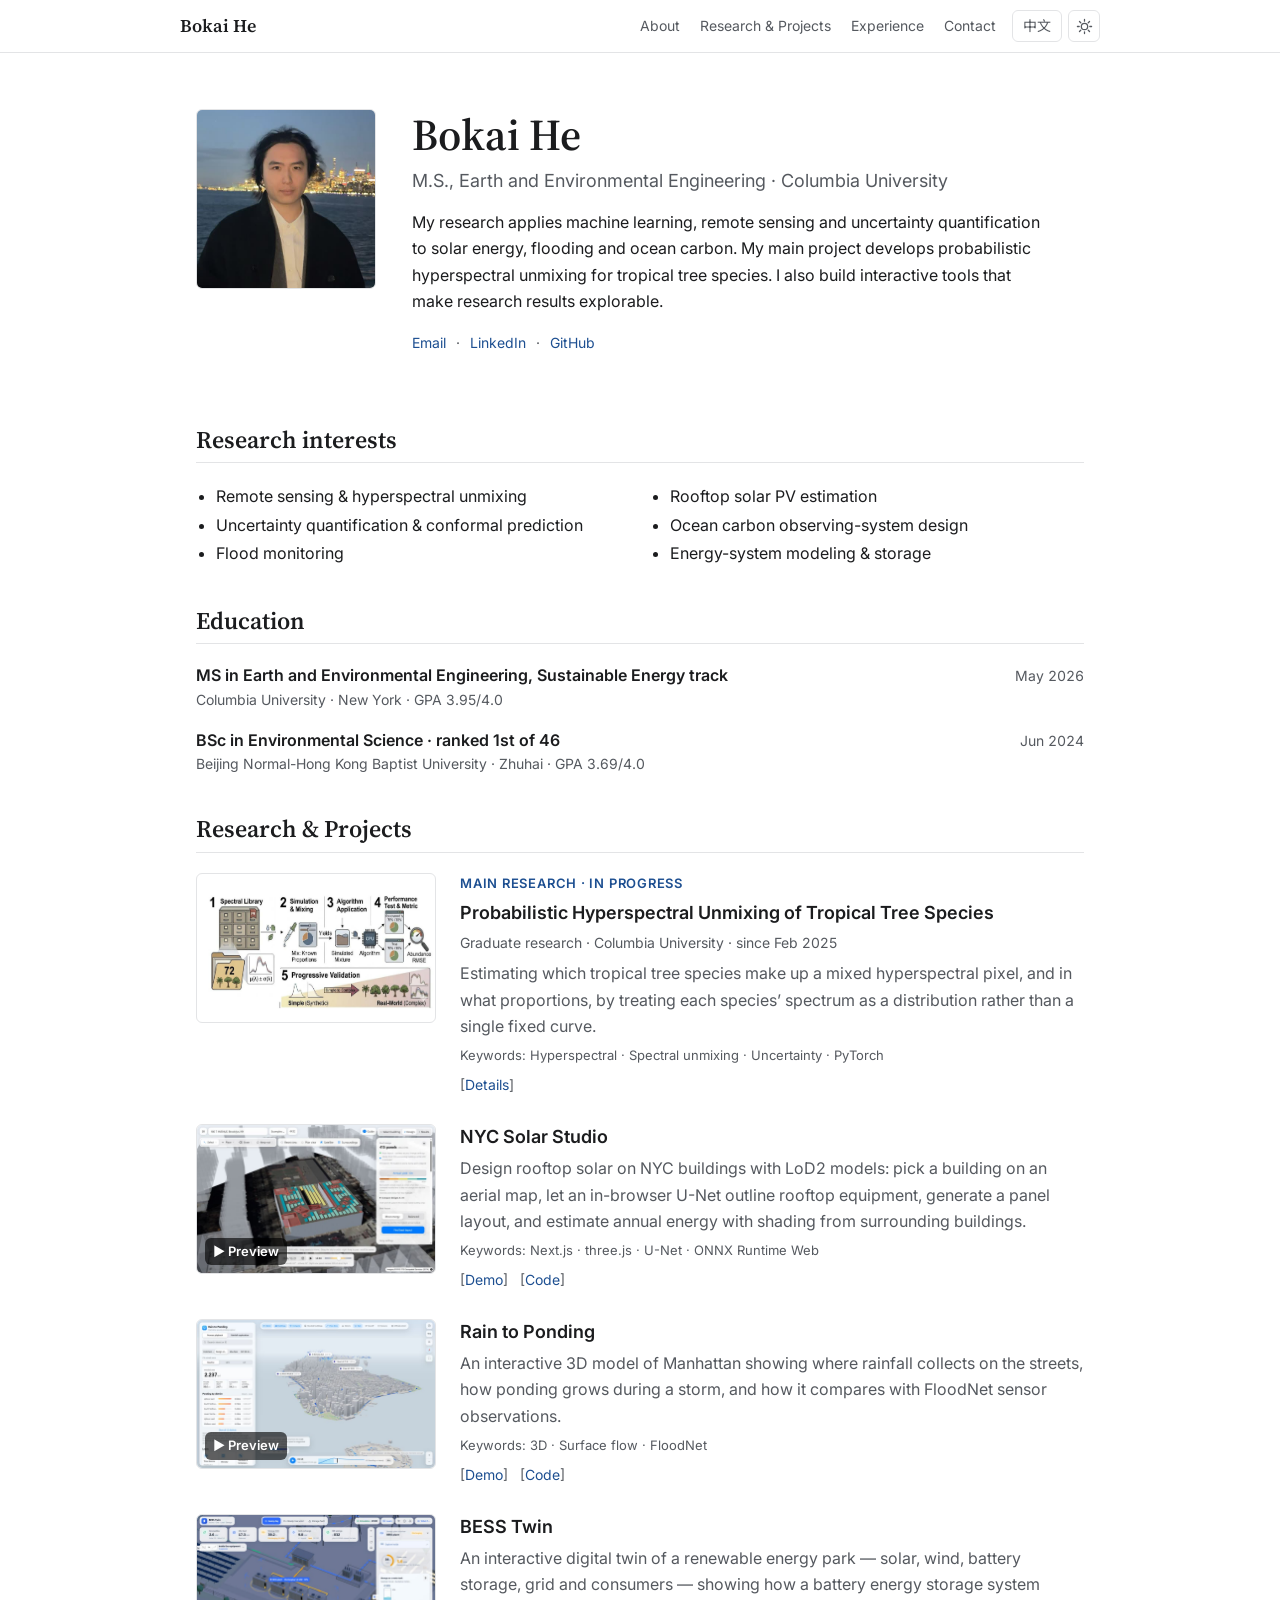
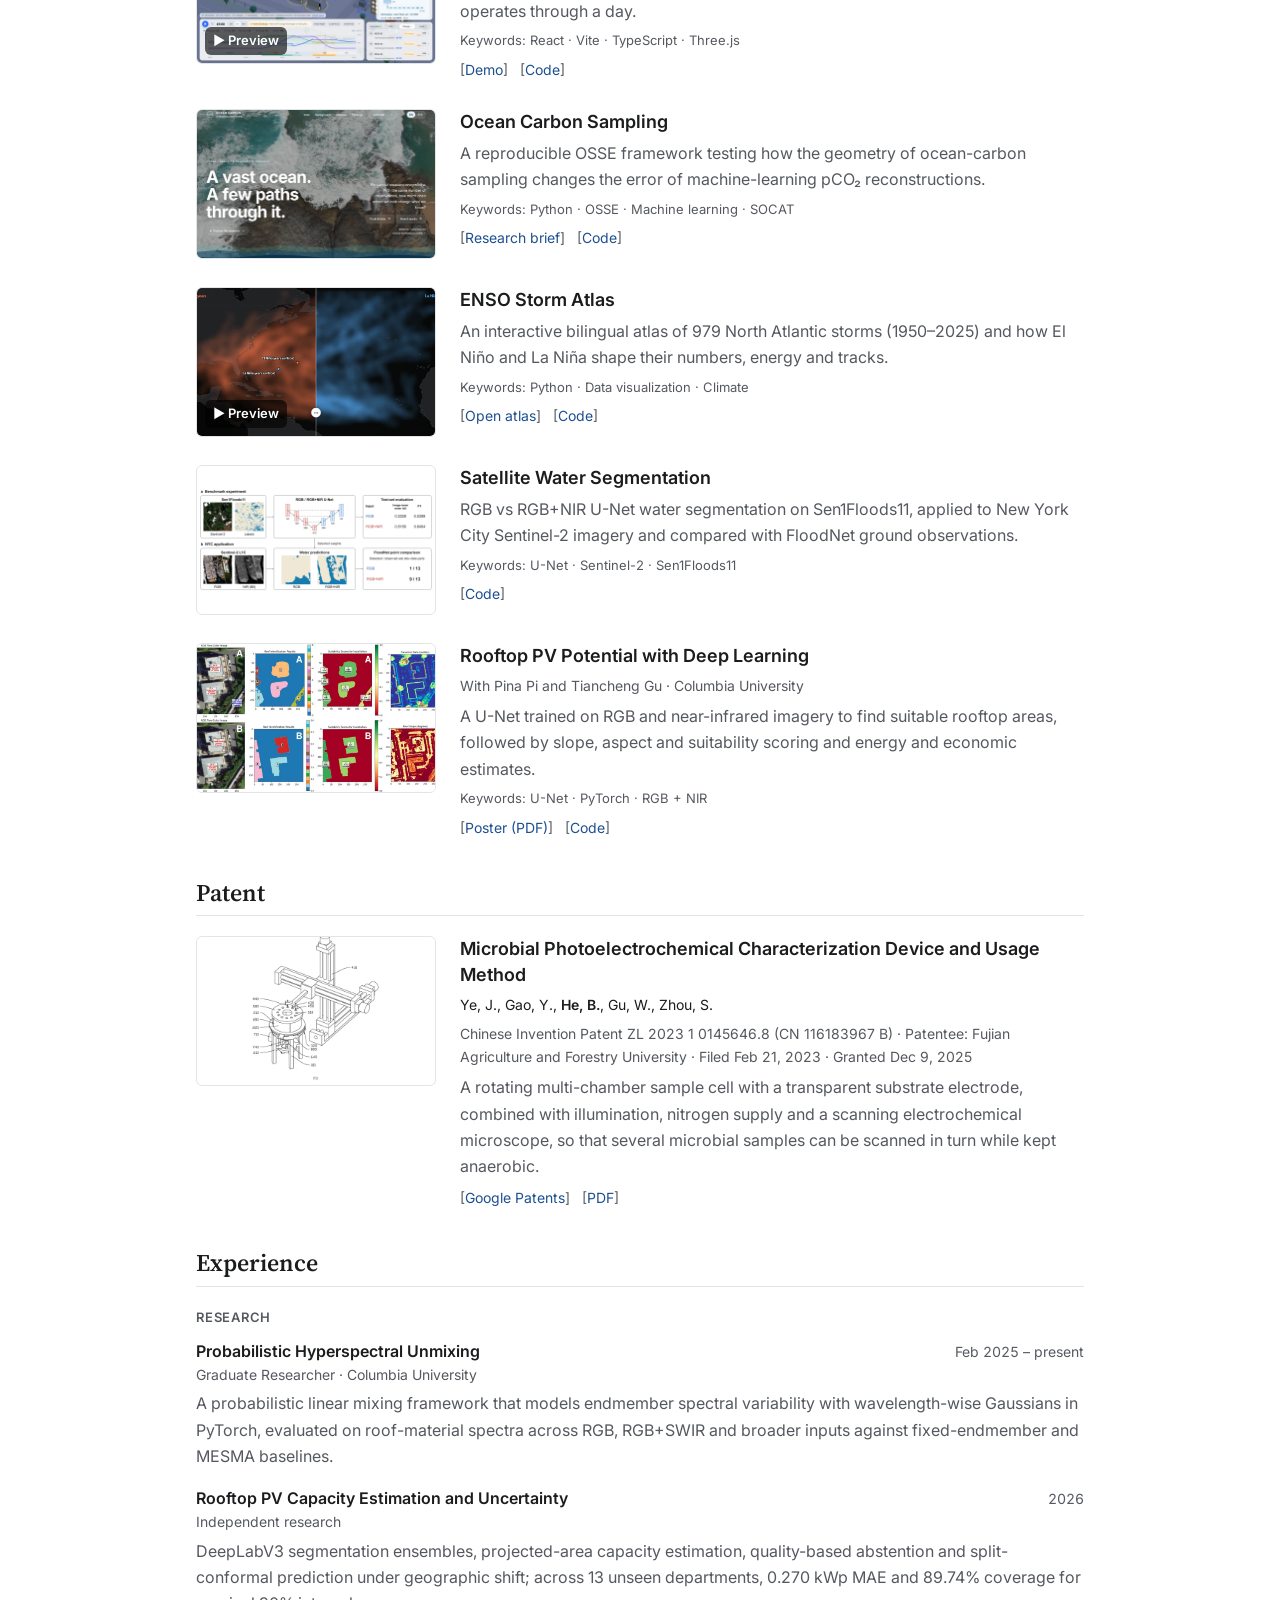
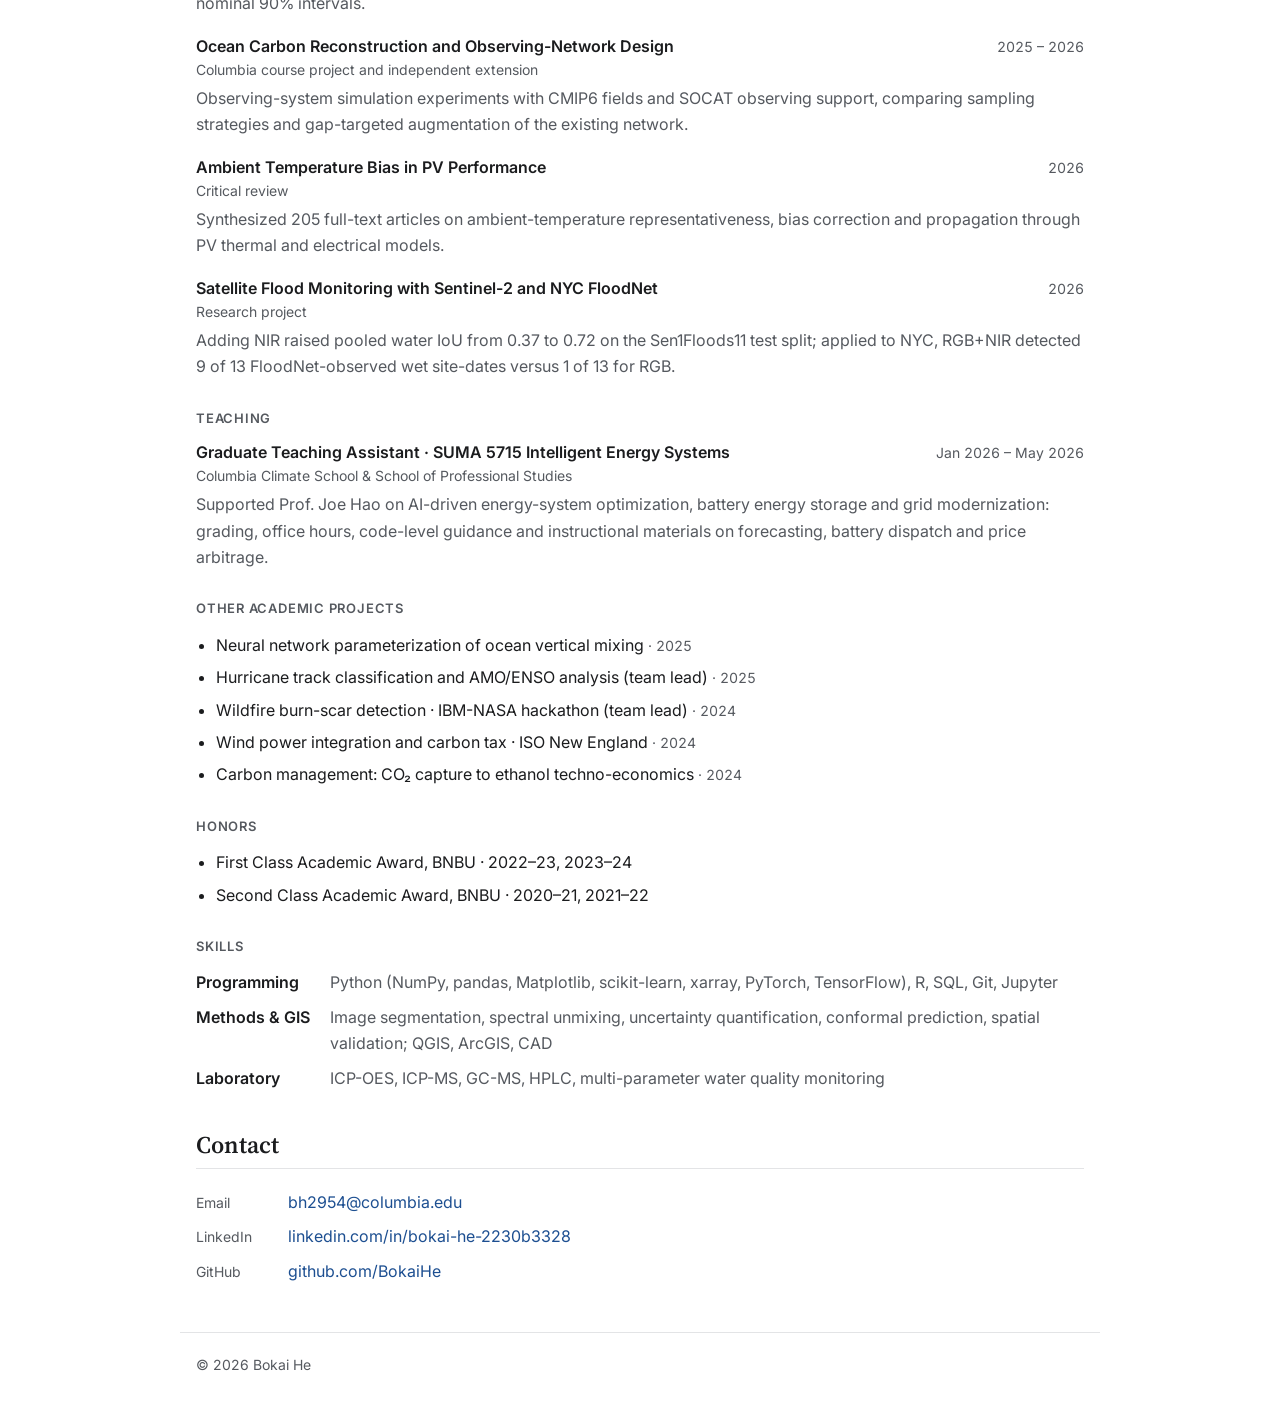
==== index.html @ a394b253 "feat: personal academic website Static bilingual (EN/中文) site for GitHub Pages: profile, research in" ====
<!doctype html>
<html lang="en">
<head>
  <meta charset="utf-8">
  <meta name="viewport" content="width=device-width, initial-scale=1">
  <title>Bokai He</title>
  <meta name="description" content="Bokai He — machine learning, remote sensing and interactive tools for solar energy, flooding and ocean carbon.">
  <meta name="color-scheme" content="light">
  <link rel="icon" href="assets/favicon.svg" type="image/svg+xml">
  <link rel="preconnect" href="https://fonts.googleapis.com">
  <link rel="preconnect" href="https://fonts.gstatic.com" crossorigin>
  <link rel="stylesheet" href="https://fonts.googleapis.com/css2?family=Inter:wght@400;600;700&family=Noto+Sans+SC:wght@400;600;700&family=Noto+Serif+SC:wght@600&family=Source+Serif+4:opsz,wght@8..60,600&display=swap">
  <link rel="stylesheet" href="style.css?v=11">
  <script>
    // Apply saved theme and language before first paint.
    try {
      var t = localStorage.getItem('theme');
      if (t) document.documentElement.dataset.theme = t;
      var l = localStorage.getItem('lang');
      if (l) document.documentElement.lang = l;
    } catch (e) {}
  </script>
</head>
<body>
  <header class="topbar">
    <a class="brand" href="#top" data-name>Bokai He</a>
    <nav class="nav" aria-label="Sections">
      <a href="#about" data-i18n="nav.about">About</a>
      <a href="#projects" data-i18n="nav.projects">Projects</a>
      <a href="#experience" data-i18n="nav.experience">Experience</a>
      <a href="#contact" data-i18n="nav.contact">Contact</a>
    </nav>
    <div class="controls">
      <button class="chip" id="lang-toggle" type="button" aria-label="Switch language">中文</button>
      <button class="chip icon" id="theme-toggle" type="button" aria-label="Toggle dark mode">
        <svg class="i-sun" viewBox="0 0 24 24" aria-hidden="true"><circle cx="12" cy="12" r="4.5"/><path d="M12 2v2.5M12 19.5V22M2 12h2.5M19.5 12H22M4.9 4.9l1.8 1.8M17.3 17.3l1.8 1.8M4.9 19.1l1.8-1.8M17.3 6.7l1.8-1.8"/></svg>
        <svg class="i-moon" viewBox="0 0 24 24" aria-hidden="true"><path d="M20 14.5A8.5 8.5 0 1 1 9.5 4a7 7 0 0 0 10.5 10.5z"/></svg>
      </button>
    </div>
  </header>

  <main id="top">
    <section class="profile" id="about">
      <img class="photo" id="photo" src="assets/profile.jpg?v=11" alt="Bokai He" width="180" height="180">
      <div>
        <h1 id="name">Bokai He</h1>
        <p class="position" id="position"></p>
        <p class="bio" id="lede"></p>
        <p class="profile-links" id="hero-links"></p>
      </div>
    </section>

    <section class="section">
      <h2 data-i18n="about.interests">Research interests</h2>
      <ul class="interests" id="interests"></ul>
    </section>

    <section class="section">
      <h2 data-i18n="about.education">Education</h2>
      <ol class="timeline" id="education"></ol>
    </section>

    <section id="projects" class="section">
      <h2 data-i18n="nav.projects">Research &amp; Projects</h2>
      <div class="entries" id="project-grid"></div>
    </section>

    <section id="patents" class="section">
      <h2 data-i18n="exp.pubs">Patent</h2>
      <div class="entries" id="patent-list"></div>
    </section>

    <section id="experience" class="section">
      <h2 data-i18n="nav.experience">Experience</h2>
      <h3 class="sub" data-i18n="exp.research">Research</h3>
      <ol class="timeline" id="research"></ol>
      <h3 class="sub" data-i18n="exp.teaching">Teaching</h3>
      <ol class="timeline" id="teaching"></ol>
      <h3 class="sub" data-i18n="exp.course">Other academic projects</h3>
      <ul class="plain" id="course-projects"></ul>
      <h3 class="sub" data-i18n="exp.honors">Honors</h3>
      <ul class="plain" id="honors"></ul>
      <h3 class="sub" data-i18n="exp.skills">Skills</h3>
      <dl class="skills" id="skills"></dl>
    </section>

    <section id="contact" class="section">
      <h2 data-i18n="nav.contact">Contact</h2>
      <ul class="contact" id="contact-list"></ul>
    </section>
  </main>

  <footer class="footer">
    <span>© <span id="year"></span> <span data-name>Bokai He</span></span>
  </footer>

  <script src="data.js?v=11"></script>
  <script src="main.js?v=11"></script>
</body>
</html>
---- style.css ----
:root {
  --bg: #ffffff;
  --surface: #ffffff;
  --text: #1b1c1e;
  --muted: #55595f;
  --line: #e3e4e6;
  --accent: #1d4f91;
  --tag: #f1f2f4;
  --radius: 6px;
  --max: 920px;

  /* Typography: serif headings, sans body, one scale. Use only these tokens for type. */
  --font-serif: "Source Serif 4", "Noto Serif SC", Georgia, "Songti SC", "SimSun", serif;
  --font-sans: "Inter", "Noto Sans SC", system-ui, -apple-system, "Segoe UI", "PingFang SC", "Microsoft YaHei", sans-serif;
  --text-xs: 0.8125rem;   /* 13px  labels, keywords */
  --text-sm: 0.875rem;    /* 14px  nav, links, meta, captions, dates */
  --text-base: 1rem;      /* 16px  body */
  --text-lg: 1.125rem;    /* 18px  entry titles, position line */
  --text-xl: 1.5rem;      /* 24px  section headings */
  --text-2xl: clamp(1.75rem, 1.3rem + 1.8vw, 2.25rem);  /* 28–36px  page title */
  --text-3xl: clamp(2rem, 1.5rem + 2vw, 2.75rem);       /* 32–44px  name */
  --leading-tight: 1.2;
  --leading-snug: 1.4;
  --leading-normal: 1.65;
  --weight-regular: 400;
  --weight-semibold: 600;
  --weight-bold: 700;
  --tracking-caps: 0.06em;
  color-scheme: light;
}

/* Light by default; dark only when the visitor picks it with the toggle. */
:root[data-theme="dark"] {
  --bg: #131518;
  --surface: #1a1d21;
  --text: #e7e7e5;
  --muted: #a3a7ad;
  --line: #2c3036;
  --accent: #8db4ea;
  --tag: #22262b;
  color-scheme: dark;
}

* { box-sizing: border-box; }

html { scroll-behavior: smooth; scroll-padding-top: 64px; }
@media (prefers-reduced-motion: reduce) { html { scroll-behavior: auto; } }

body {
  margin: 0;
  background: var(--bg);
  color: var(--text);
  font-family: var(--font-sans);
  font-size: var(--text-base);
  line-height: var(--leading-normal);
  font-weight: var(--weight-regular);
  -webkit-font-smoothing: antialiased;
}

a { color: var(--accent); text-decoration: none; }
a:hover { text-decoration: underline; text-underline-offset: 3px; }

h1, h2 { font-family: var(--font-serif); font-weight: var(--weight-semibold); }

/* Top bar */
.topbar {
  position: sticky; top: 0; z-index: 10;
  display: flex; align-items: center; gap: 16px;
  padding: 10px max(16px, calc((100vw - var(--max)) / 2));
  background: color-mix(in srgb, var(--bg) 92%, transparent);
  backdrop-filter: blur(8px);
  border-bottom: 1px solid var(--line);
}
.brand { font-family: var(--font-serif); font-size: var(--text-lg); font-weight: var(--weight-semibold); color: var(--text); }
.brand:hover { text-decoration: none; }
.nav { display: flex; gap: 20px; margin-left: auto; }
.nav a { color: var(--muted); font-size: var(--text-sm); }
.nav a:hover { color: var(--text); text-decoration: none; }
.controls { display: flex; gap: 6px; }
.chip {
  border: 1px solid var(--line); background: transparent; color: var(--muted);
  border-radius: var(--radius); padding: 2px 10px; font: inherit; font-size: var(--text-sm); cursor: pointer;
  min-height: 32px;
}
.chip:hover { color: var(--text); border-color: var(--muted); }
.chip.icon { width: 32px; padding: 0; display: grid; place-items: center; }
.chip svg { width: 17px; height: 17px; fill: none; stroke: currentColor; stroke-width: 1.8; stroke-linecap: round; }
.i-moon { display: none; }
:root[data-theme="dark"] .i-sun { display: none; }
:root[data-theme="dark"] .i-moon { display: block; }

main { max-width: var(--max); margin: 0 auto; padding: 0 16px; }

/* Profile */
.profile { display: grid; grid-template-columns: 180px 1fr; gap: 36px; align-items: start; padding: 56px 0 40px; }
.photo { width: 180px; aspect-ratio: 1; object-fit: cover; border-radius: var(--radius); border: 1px solid var(--line); display: block; }
.profile h1 { font-size: var(--text-3xl); line-height: var(--leading-tight); margin: 0 0 6px; }
.position { font-size: var(--text-lg); line-height: var(--leading-snug); color: var(--muted); margin: 0 0 16px; }
.bio { margin: 0 0 16px; max-width: 64ch; }
.profile-links { display: flex; flex-wrap: wrap; gap: 4px 0; margin: 0; font-size: var(--text-sm); }
.profile-links a + a::before { content: "·"; color: var(--muted); margin: 0 10px; display: inline-block; }

/* Sections */
.section { padding: 32px 0 8px; }
.section h2 {
  font-size: var(--text-xl); line-height: var(--leading-tight); margin: 0 0 20px;
  padding-bottom: 8px; border-bottom: 1px solid var(--line);
}
.section-note { color: var(--muted); font-size: var(--text-sm); margin: -8px 0 20px; }
.sub {
  font-size: var(--text-xs); font-weight: var(--weight-semibold); text-transform: uppercase;
  letter-spacing: var(--tracking-caps); color: var(--muted); margin: 28px 0 12px;
}
.section h2 + .sub { margin-top: 0; }
.interests { margin: 0; padding-left: 20px; display: grid; grid-template-columns: repeat(2, minmax(0, 1fr)); gap: 2px 40px; }
@media (max-width: 720px) { .interests { grid-template-columns: 1fr; } }
.timeline { list-style: none; padding: 0; margin: 0; display: grid; gap: 18px; }
.tl-head { display: flex; justify-content: space-between; gap: 4px 16px; flex-wrap: wrap; align-items: baseline; }
.tl-head strong { font-size: var(--text-base); font-weight: var(--weight-semibold); line-height: var(--leading-snug); }
.date { color: var(--muted); font-size: var(--text-sm); white-space: nowrap; font-variant-numeric: tabular-nums; }
.timeline p { margin: 4px 0 0; color: var(--muted); }
.plain { margin: 0; padding-left: 20px; display: grid; gap: 6px; }
.skills { display: grid; grid-template-columns: max-content 1fr; gap: 8px 20px; margin: 0; }
.skills dt { font-weight: var(--weight-semibold); }
.skills dd { margin: 0; color: var(--muted); }
@media (max-width: 560px) {
  .skills { grid-template-columns: 1fr; gap: 2px; }
  .skills dd { margin-bottom: 10px; }
}
.title-link { color: inherit; }

/* Projects: publication-style list */
.entries { display: grid; gap: 28px; }
.entry { display: grid; grid-template-columns: 240px 1fr; gap: 24px; align-items: start; }
.media {
  position: relative; aspect-ratio: 16 / 10; background: var(--tag);
  border: 1px solid var(--line); border-radius: var(--radius); overflow: hidden; display: block;
}
.media > a { display: block; height: 100%; }
.media img { width: 100%; height: 100%; object-fit: cover; display: block; }
/* Diagrams and figures keep a white backdrop so they read the same in dark mode. */
.media.contain { background: #fff; }
.media.text {
  display: grid; place-items: center; padding: 16px; text-align: center;
  color: var(--muted); font-family: var(--font-serif); font-size: var(--text-base);
}
.play {
  position: absolute; left: 8px; bottom: 8px;
  border: 0; border-radius: var(--radius); padding: 3px 8px; font: inherit; font-size: var(--text-xs); font-weight: var(--weight-semibold);
  background: rgb(0 0 0 / 0.62); color: #fff; cursor: pointer;
}
.body { display: flex; flex-direction: column; gap: 6px; min-width: 0; }
.body h3 { margin: 0; font-size: var(--text-lg); line-height: var(--leading-snug); font-weight: var(--weight-semibold); }
.body p { margin: 0; color: var(--muted); }
.meta { font-size: var(--text-sm); color: var(--muted); }
.kicker { font-size: var(--text-xs); font-weight: var(--weight-semibold); letter-spacing: var(--tracking-caps); text-transform: uppercase; color: var(--accent); }
.keywords { font-size: var(--text-xs); color: var(--muted); }
.authors { font-size: var(--text-sm); }
.authors strong { font-weight: var(--weight-semibold); }
.links { display: flex; flex-wrap: wrap; gap: 4px 12px; font-size: var(--text-sm); }
.links a::before { content: "["; color: var(--muted); }
.links a::after { content: "]"; color: var(--muted); }
.steps { margin: 0; padding-left: 20px; color: var(--muted); display: grid; gap: 8px; }

/* Project detail page */
.detail { max-width: 760px; padding-top: 28px; padding-bottom: 56px; display: grid; gap: 12px; }
.detail .back { font-size: var(--text-sm); }
.detail h1 { font-size: var(--text-2xl); line-height: var(--leading-tight); margin: 4px 0 0; }
.detail .lede { margin: 8px 0 0; font-size: var(--text-base); }
.detail-section { margin-top: 20px; }
.detail-section h2 { font-size: var(--text-xl); line-height: var(--leading-tight); margin: 0 0 14px; padding-bottom: 8px; border-bottom: 1px solid var(--line); }
.figure { margin: 8px 0 20px; }
.figure img { display: block; width: 100%; height: auto; background: #fff; border: 1px solid var(--line); border-radius: var(--radius); }
.figure figcaption { color: var(--muted); font-size: var(--text-sm); margin-top: 8px; }

/* Contact */
.contact { list-style: none; padding: 0; margin: 0; display: grid; gap: 8px; }
.contact li { display: flex; gap: 12px; align-items: baseline; flex-wrap: wrap; }
.contact .kind { min-width: 80px; color: var(--muted); font-size: var(--text-sm); }
.contact a { overflow-wrap: anywhere; }

.footer {
  max-width: var(--max); margin: 40px auto 0; padding: 20px 16px 40px;
  color: var(--muted); font-size: var(--text-sm); border-top: 1px solid var(--line);
}

@media (max-width: 720px) {
  .nav { display: none; }
  .controls { margin-left: auto; }
  .profile { grid-template-columns: 1fr; gap: 20px; padding: 32px 0 24px; }
  .photo { width: 128px; }
  .entry { grid-template-columns: 1fr; gap: 12px; }
}
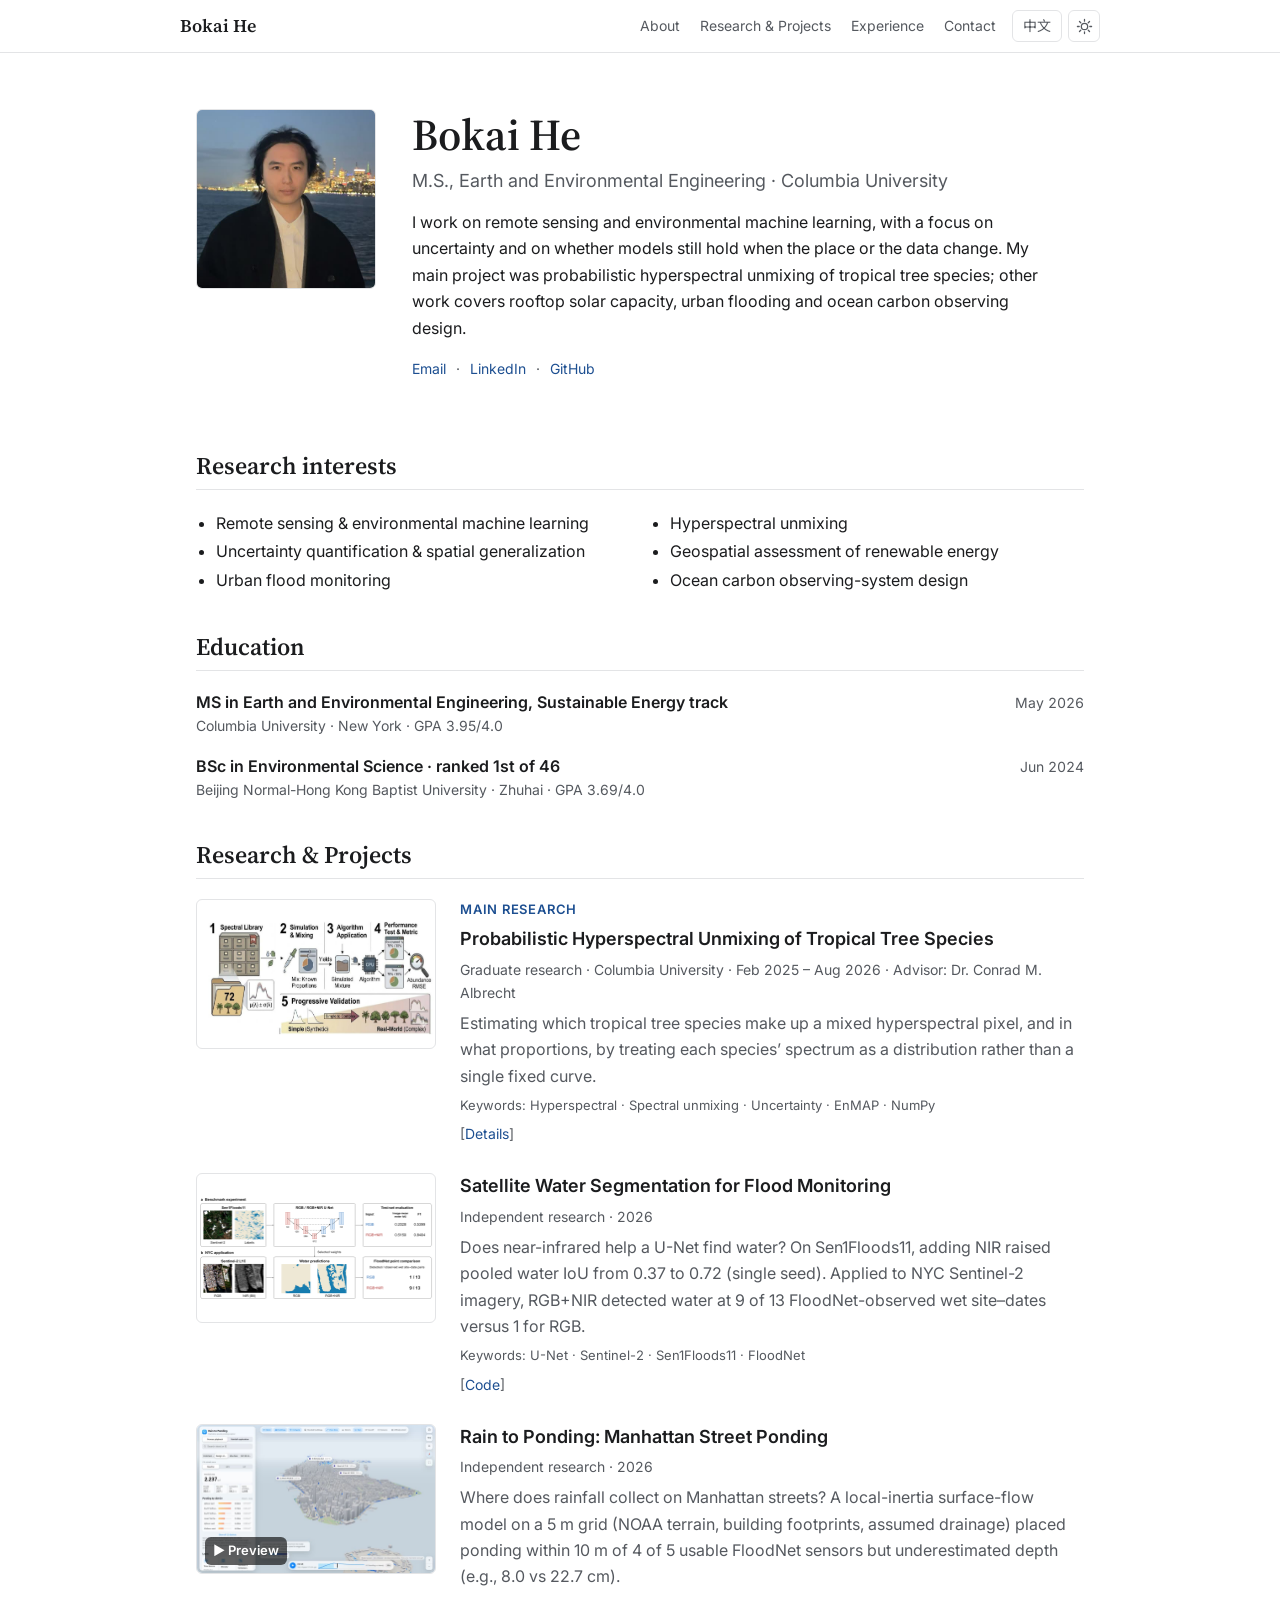
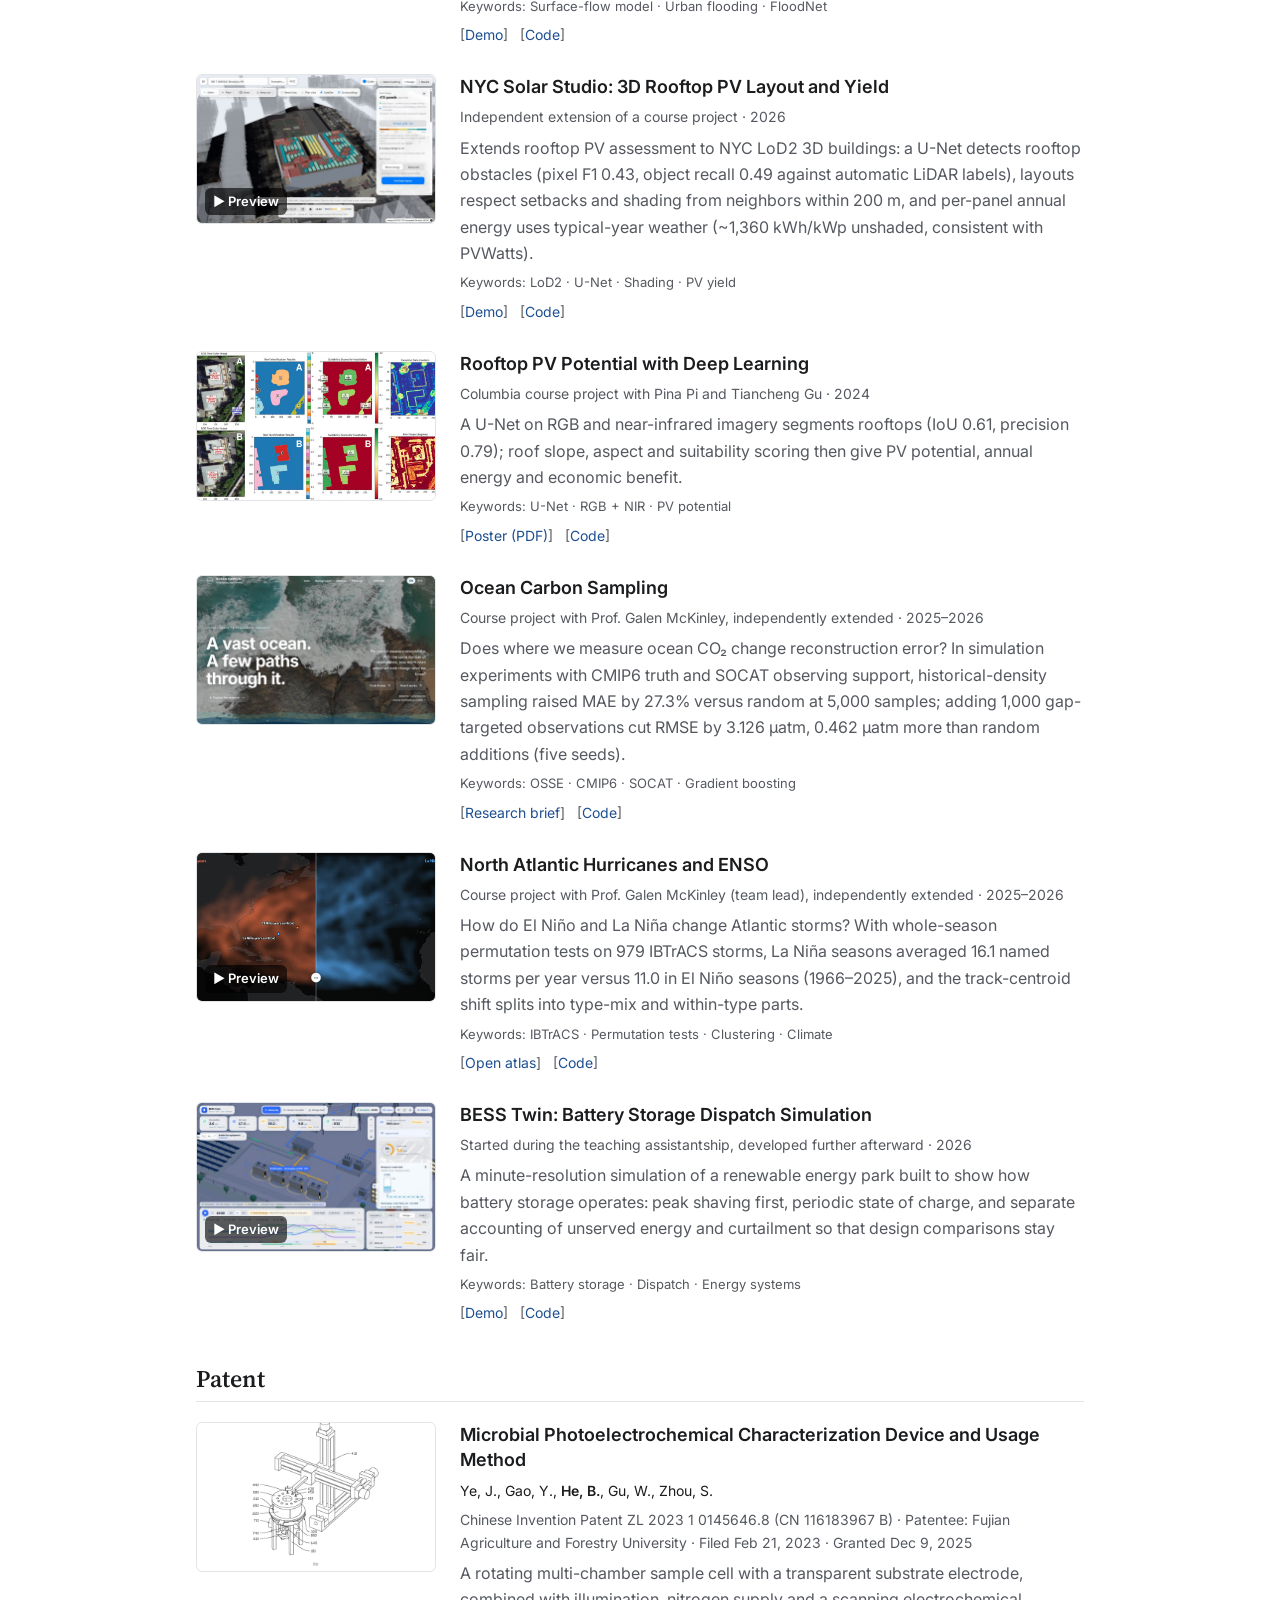
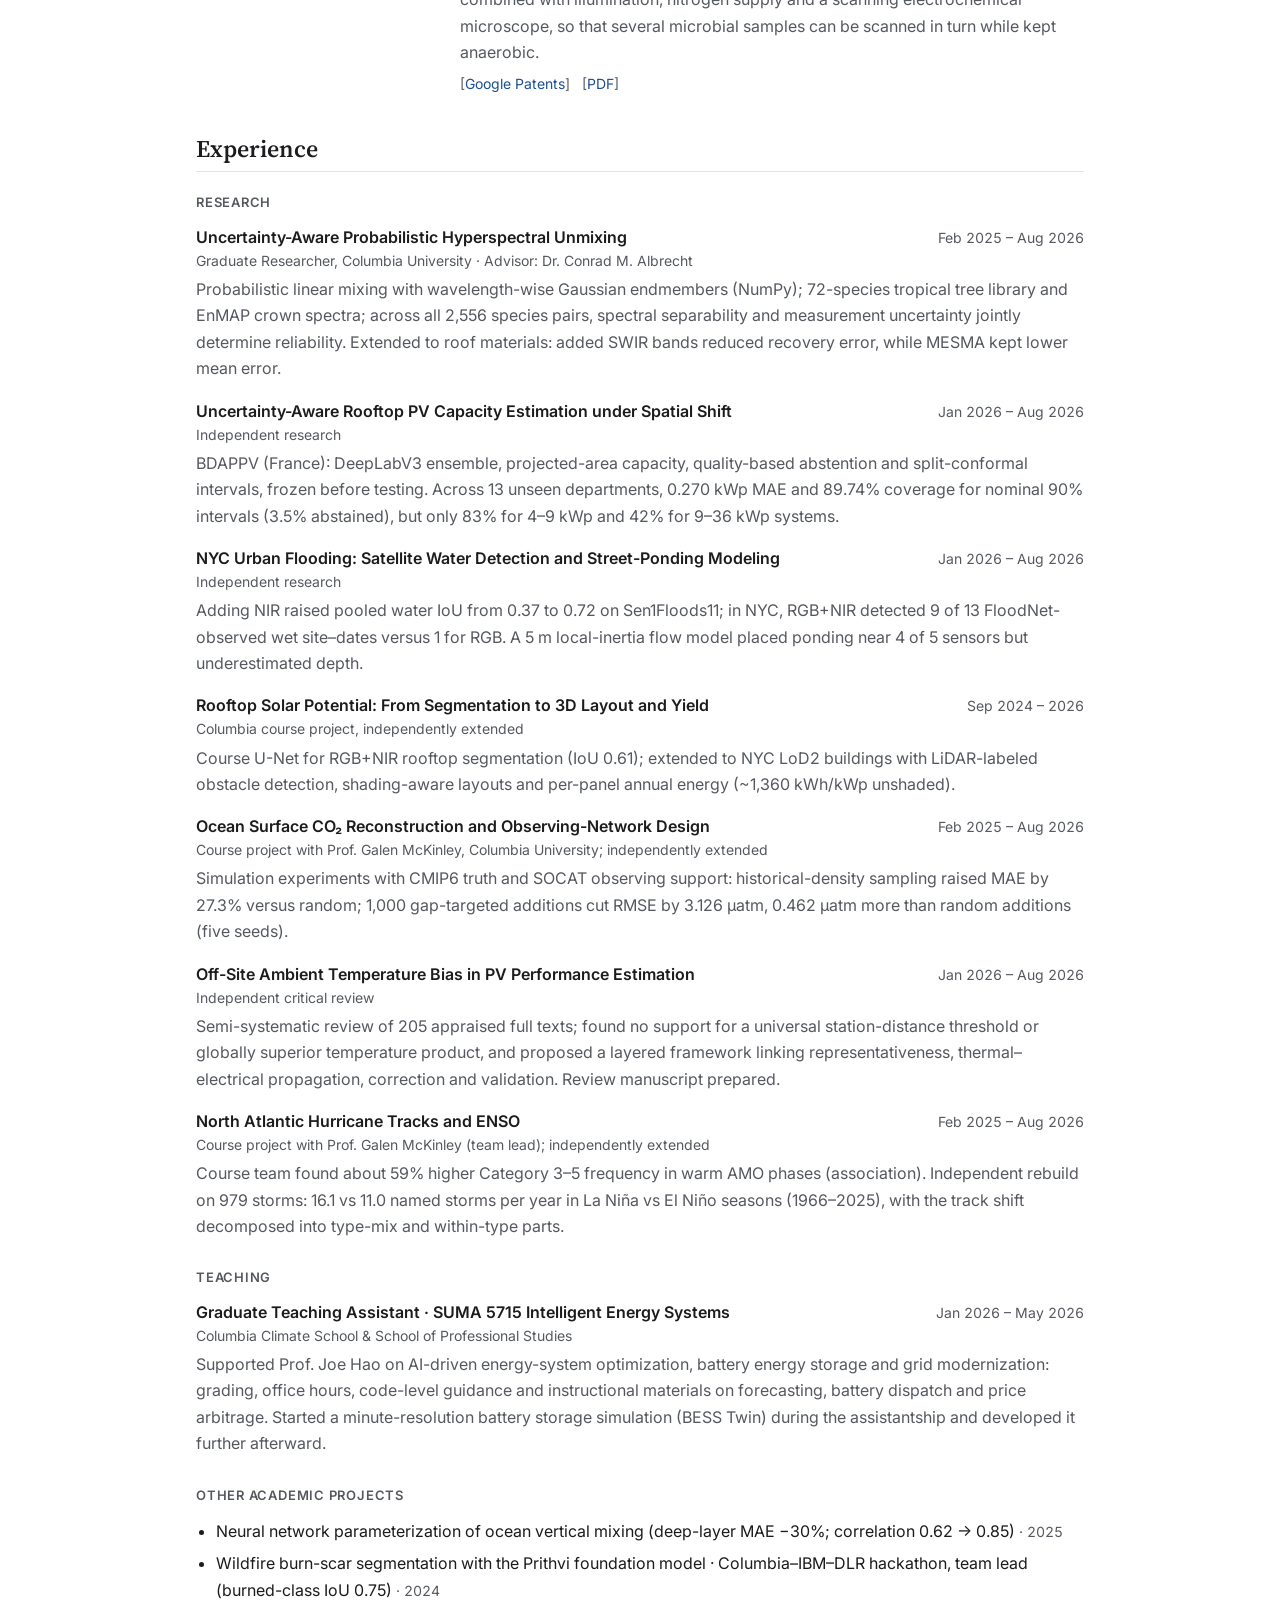
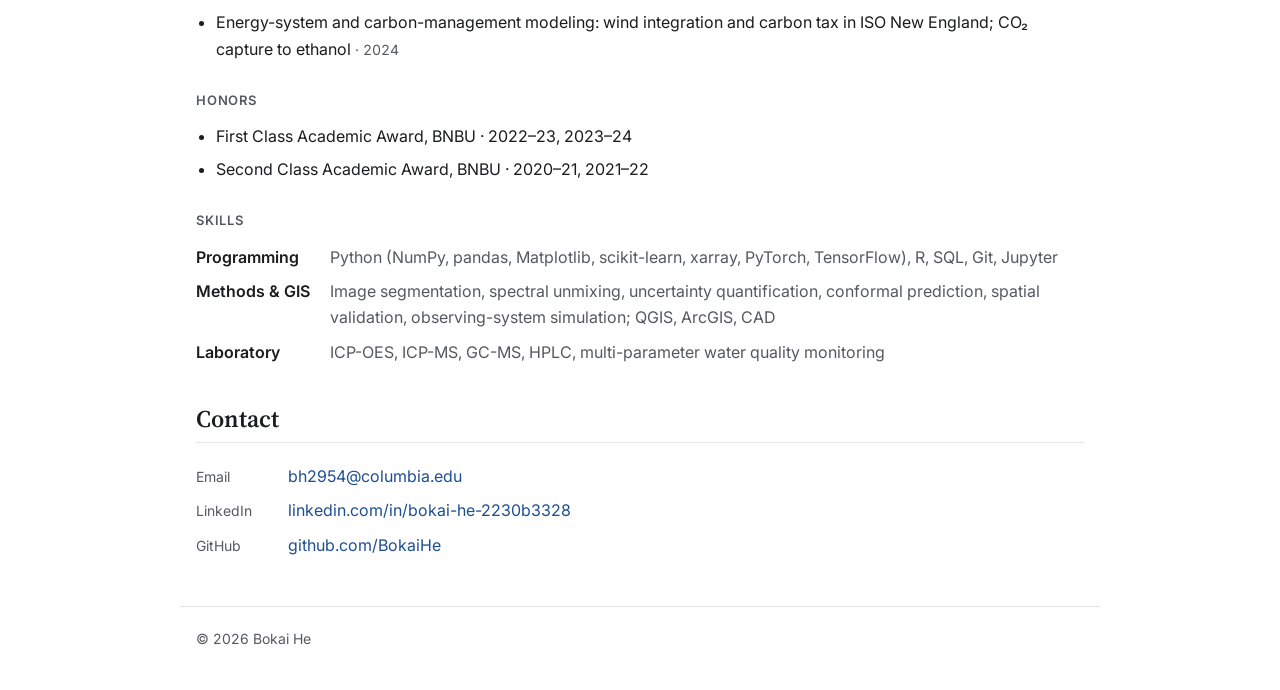
==== commit 6d5f2d5a: "content: align site with CV v19 Research-first project cards with results, PLMM dated Feb 2025 - Aug" ====
--- a/index.html
+++ b/index.html
@@ -10,7 +10,7 @@
   <link rel="preconnect" href="https://fonts.googleapis.com">
   <link rel="preconnect" href="https://fonts.gstatic.com" crossorigin>
   <link rel="stylesheet" href="https://fonts.googleapis.com/css2?family=Inter:wght@400;600;700&family=Noto+Sans+SC:wght@400;600;700&family=Noto+Serif+SC:wght@600&family=Source+Serif+4:opsz,wght@8..60,600&display=swap">
-  <link rel="stylesheet" href="style.css?v=11">
+  <link rel="stylesheet" href="style.css?v=12">
   <script>
     // Apply saved theme and language before first paint.
     try {
@@ -41,7 +41,7 @@
 
   <main id="top">
     <section class="profile" id="about">
-      <img class="photo" id="photo" src="assets/profile.jpg?v=11" alt="Bokai He" width="180" height="180">
+      <img class="photo" id="photo" src="assets/profile.jpg?v=12" alt="Bokai He" width="180" height="180">
       <div>
         <h1 id="name">Bokai He</h1>
         <p class="position" id="position"></p>
@@ -94,7 +94,7 @@
     <span>© <span id="year"></span> <span data-name>Bokai He</span></span>
   </footer>
 
-  <script src="data.js?v=11"></script>
-  <script src="main.js?v=11"></script>
+  <script src="data.js?v=12"></script>
+  <script src="main.js?v=12"></script>
 </body>
 </html>
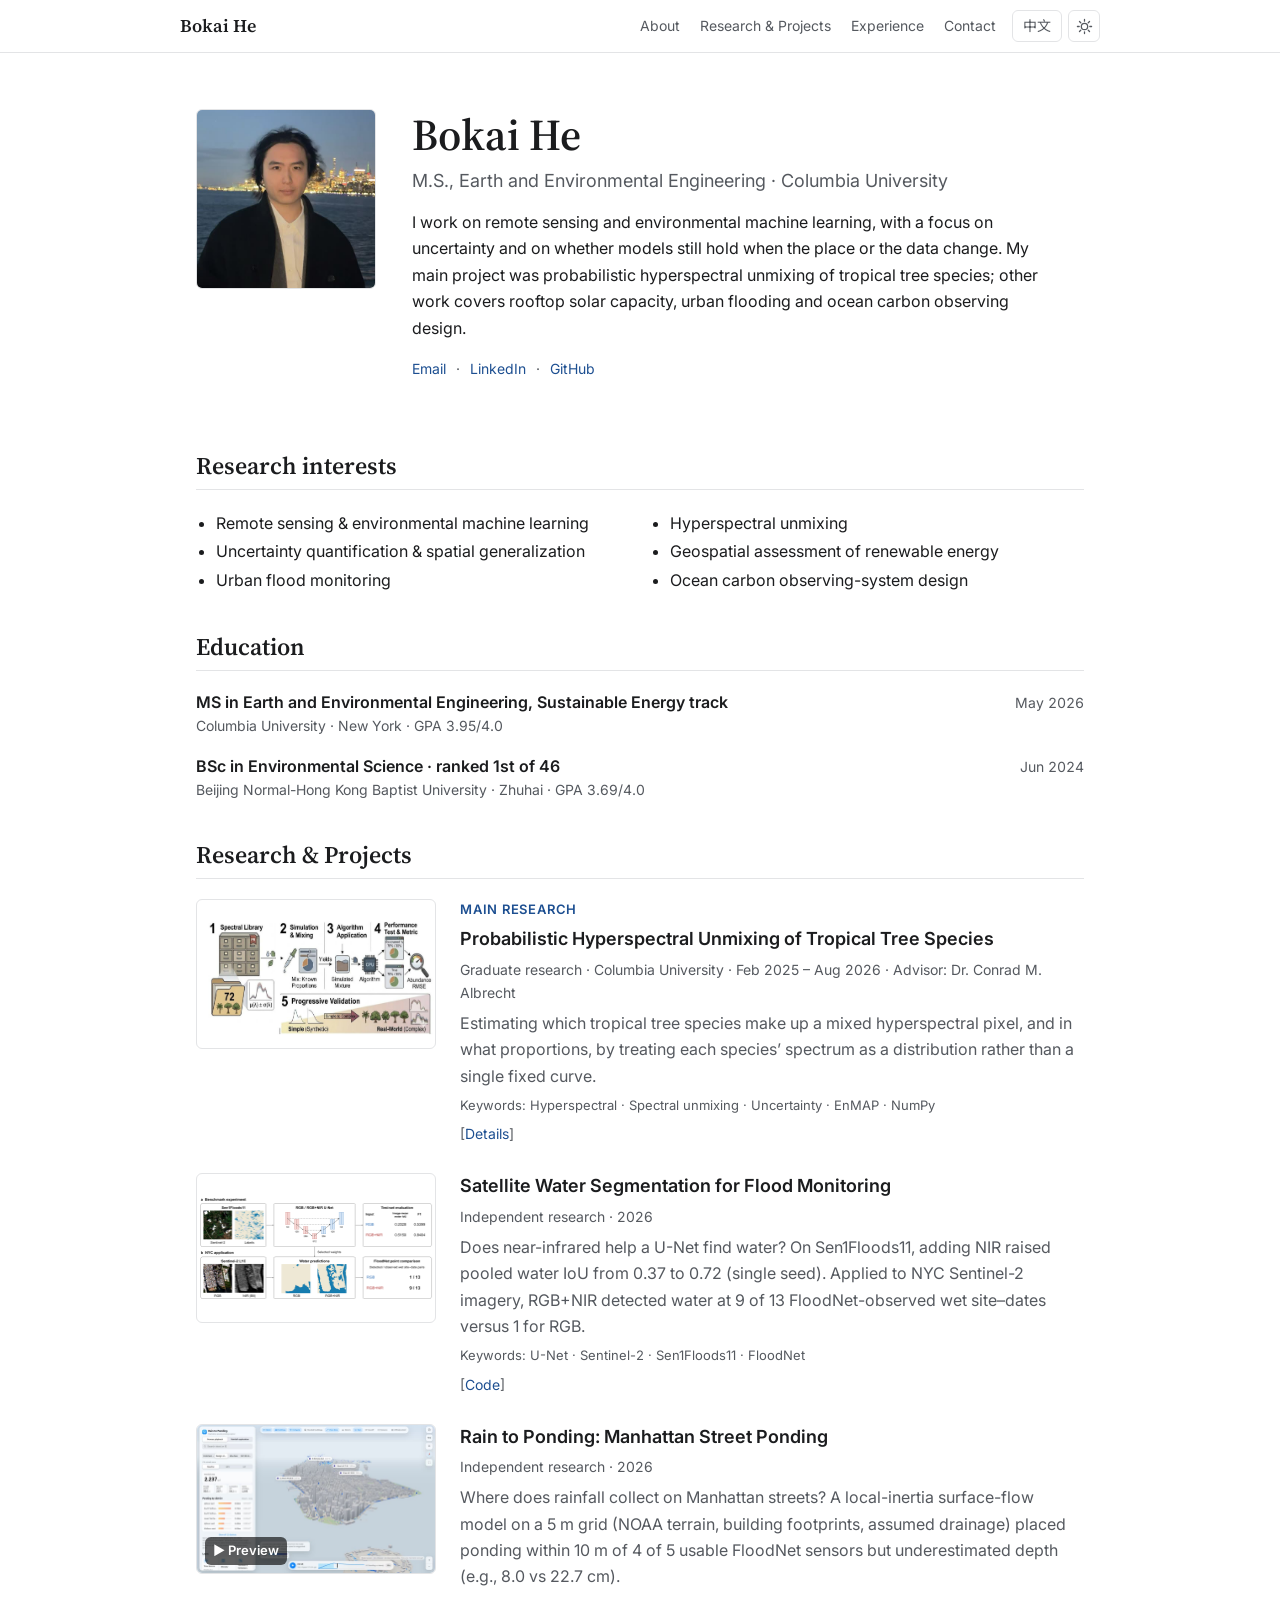
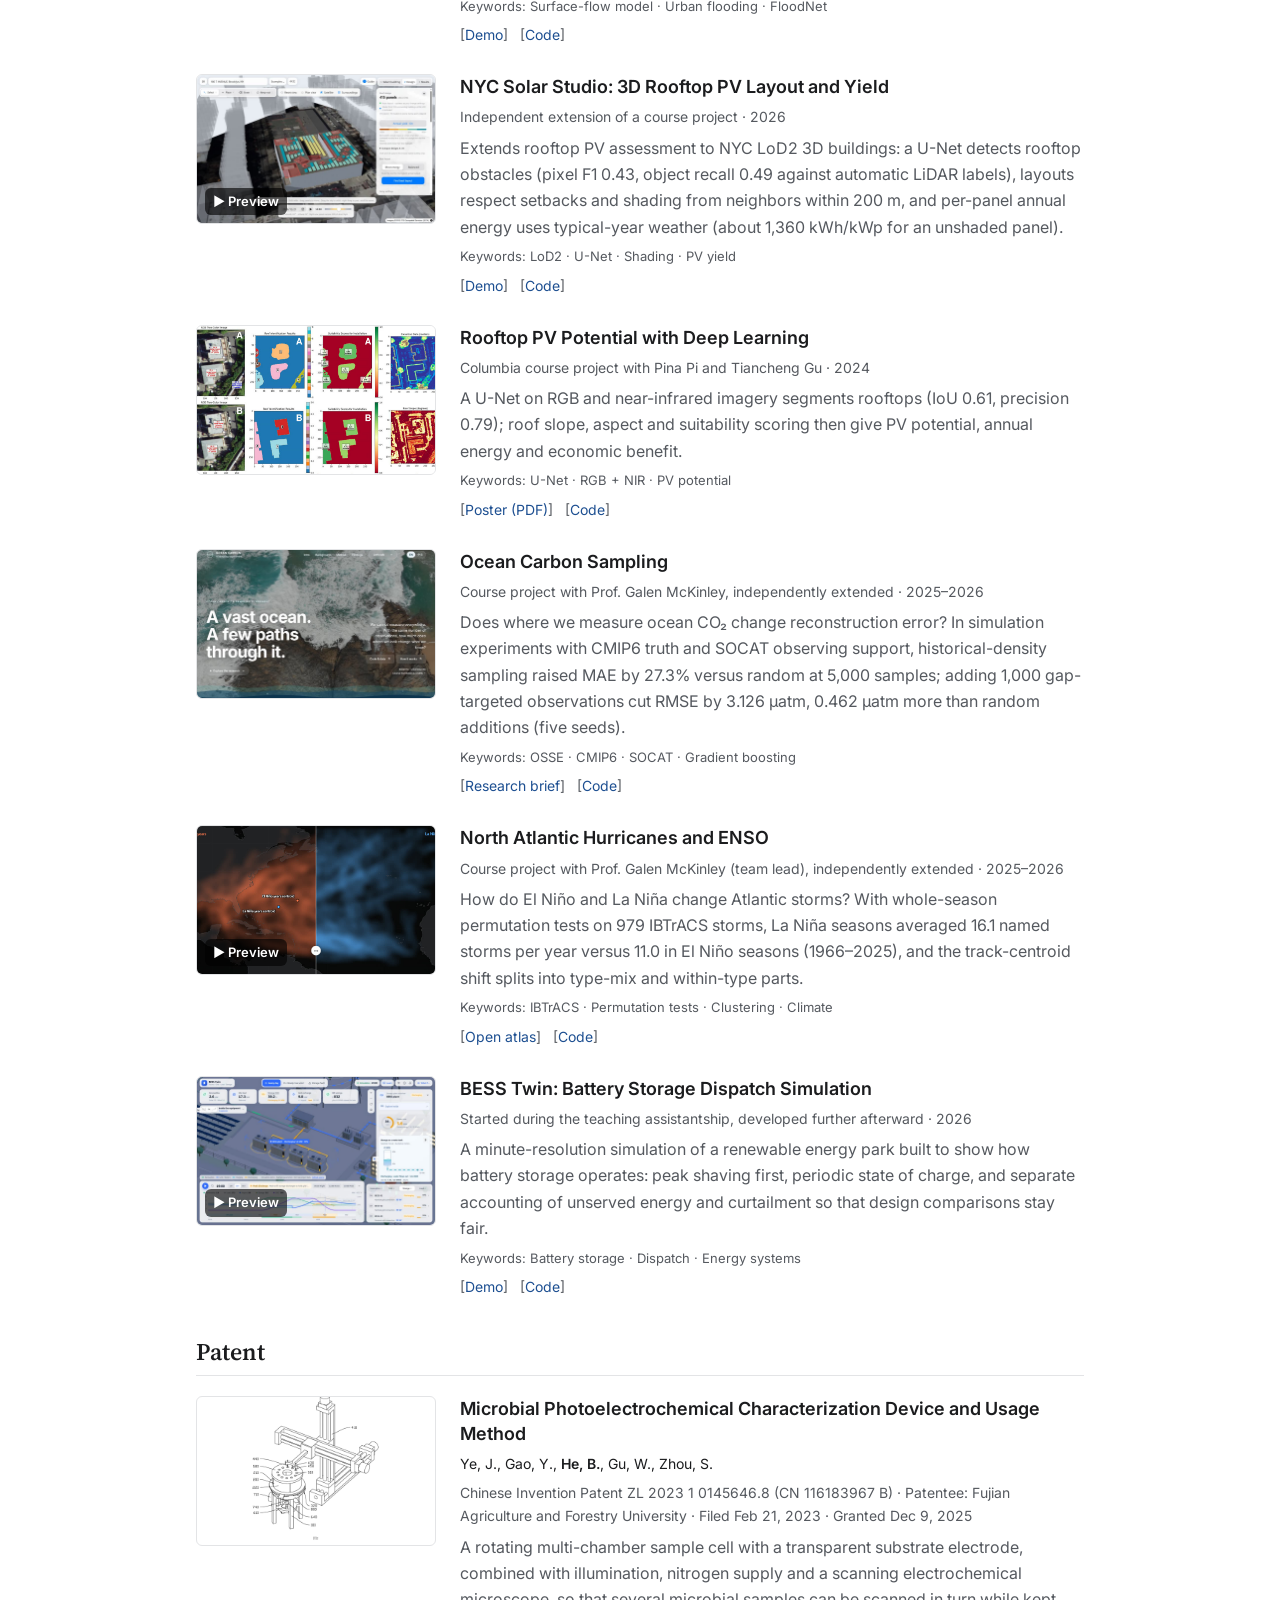
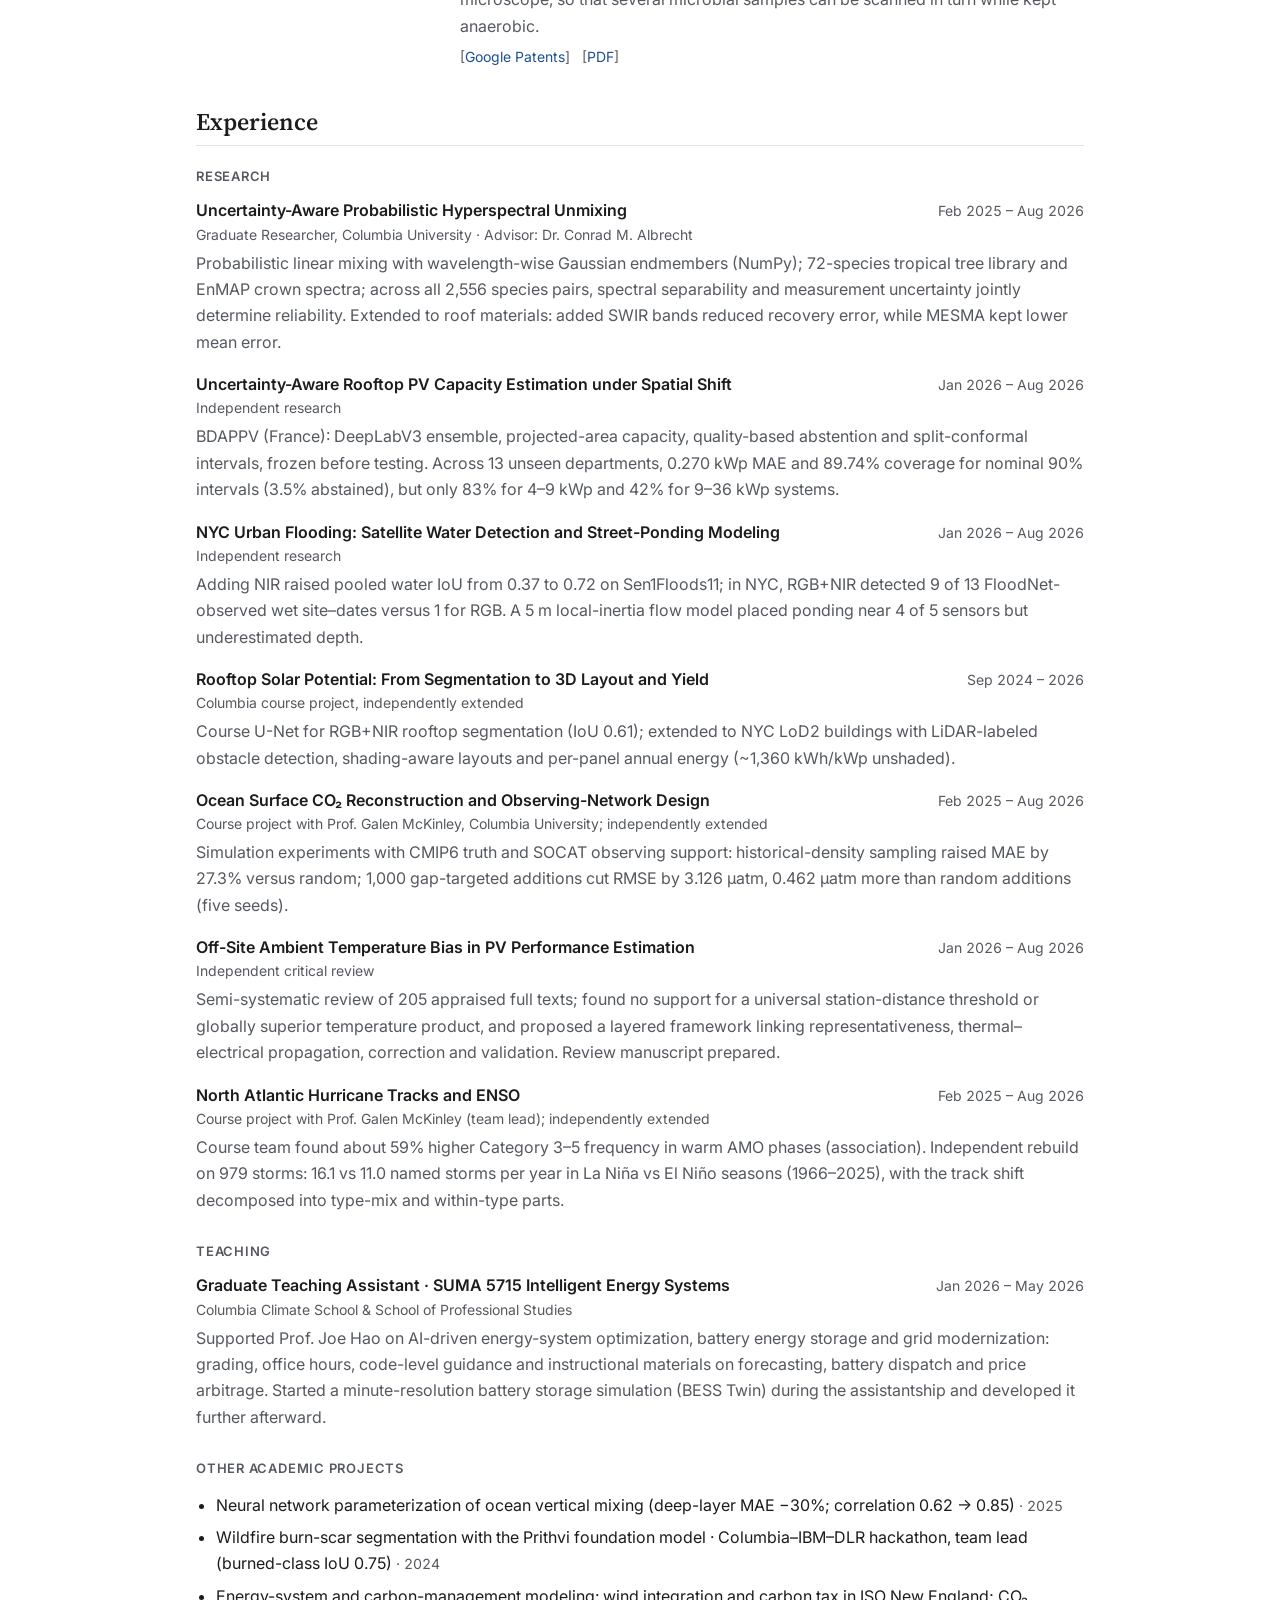
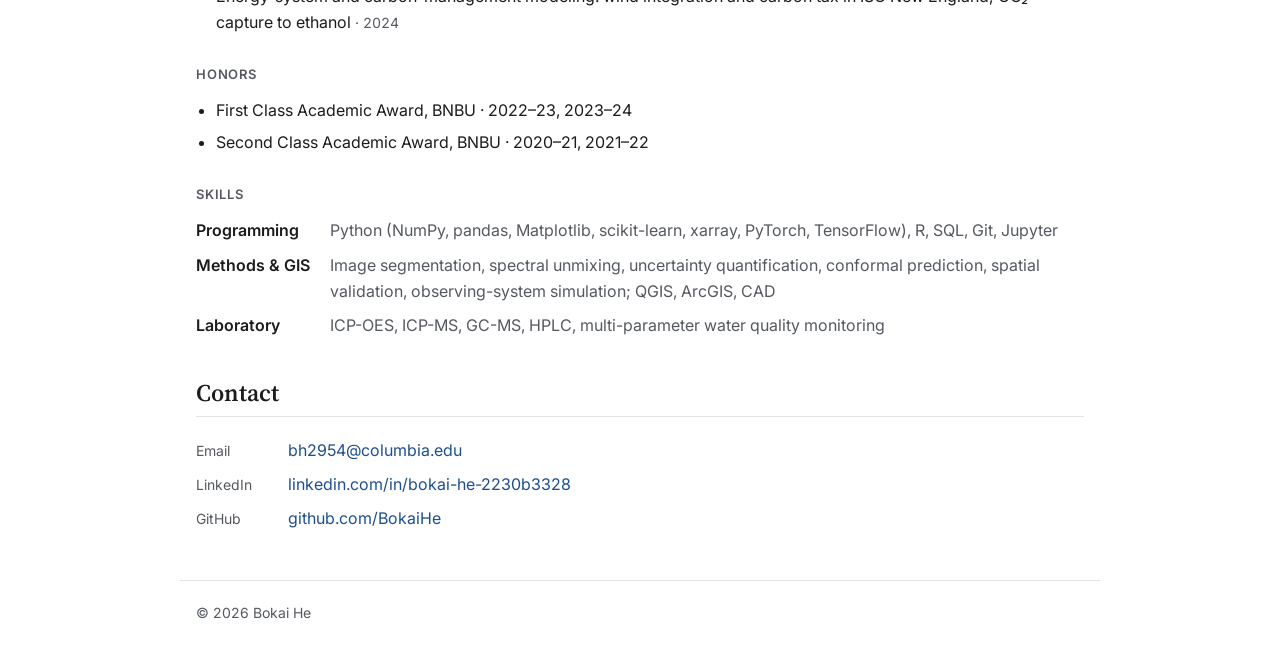
==== commit 594b6c10: "content: drop unverified PVWatts comparison from NYC Solar Studio" ====
--- a/index.html
+++ b/index.html
@@ -10,7 +10,7 @@
   <link rel="preconnect" href="https://fonts.googleapis.com">
   <link rel="preconnect" href="https://fonts.gstatic.com" crossorigin>
   <link rel="stylesheet" href="https://fonts.googleapis.com/css2?family=Inter:wght@400;600;700&family=Noto+Sans+SC:wght@400;600;700&family=Noto+Serif+SC:wght@600&family=Source+Serif+4:opsz,wght@8..60,600&display=swap">
-  <link rel="stylesheet" href="style.css?v=12">
+  <link rel="stylesheet" href="style.css?v=13">
   <script>
     // Apply saved theme and language before first paint.
     try {
@@ -41,7 +41,7 @@
 
   <main id="top">
     <section class="profile" id="about">
-      <img class="photo" id="photo" src="assets/profile.jpg?v=12" alt="Bokai He" width="180" height="180">
+      <img class="photo" id="photo" src="assets/profile.jpg?v=13" alt="Bokai He" width="180" height="180">
       <div>
         <h1 id="name">Bokai He</h1>
         <p class="position" id="position"></p>
@@ -94,7 +94,7 @@
     <span>© <span id="year"></span> <span data-name>Bokai He</span></span>
   </footer>
 
-  <script src="data.js?v=12"></script>
-  <script src="main.js?v=12"></script>
+  <script src="data.js?v=13"></script>
+  <script src="main.js?v=13"></script>
 </body>
 </html>
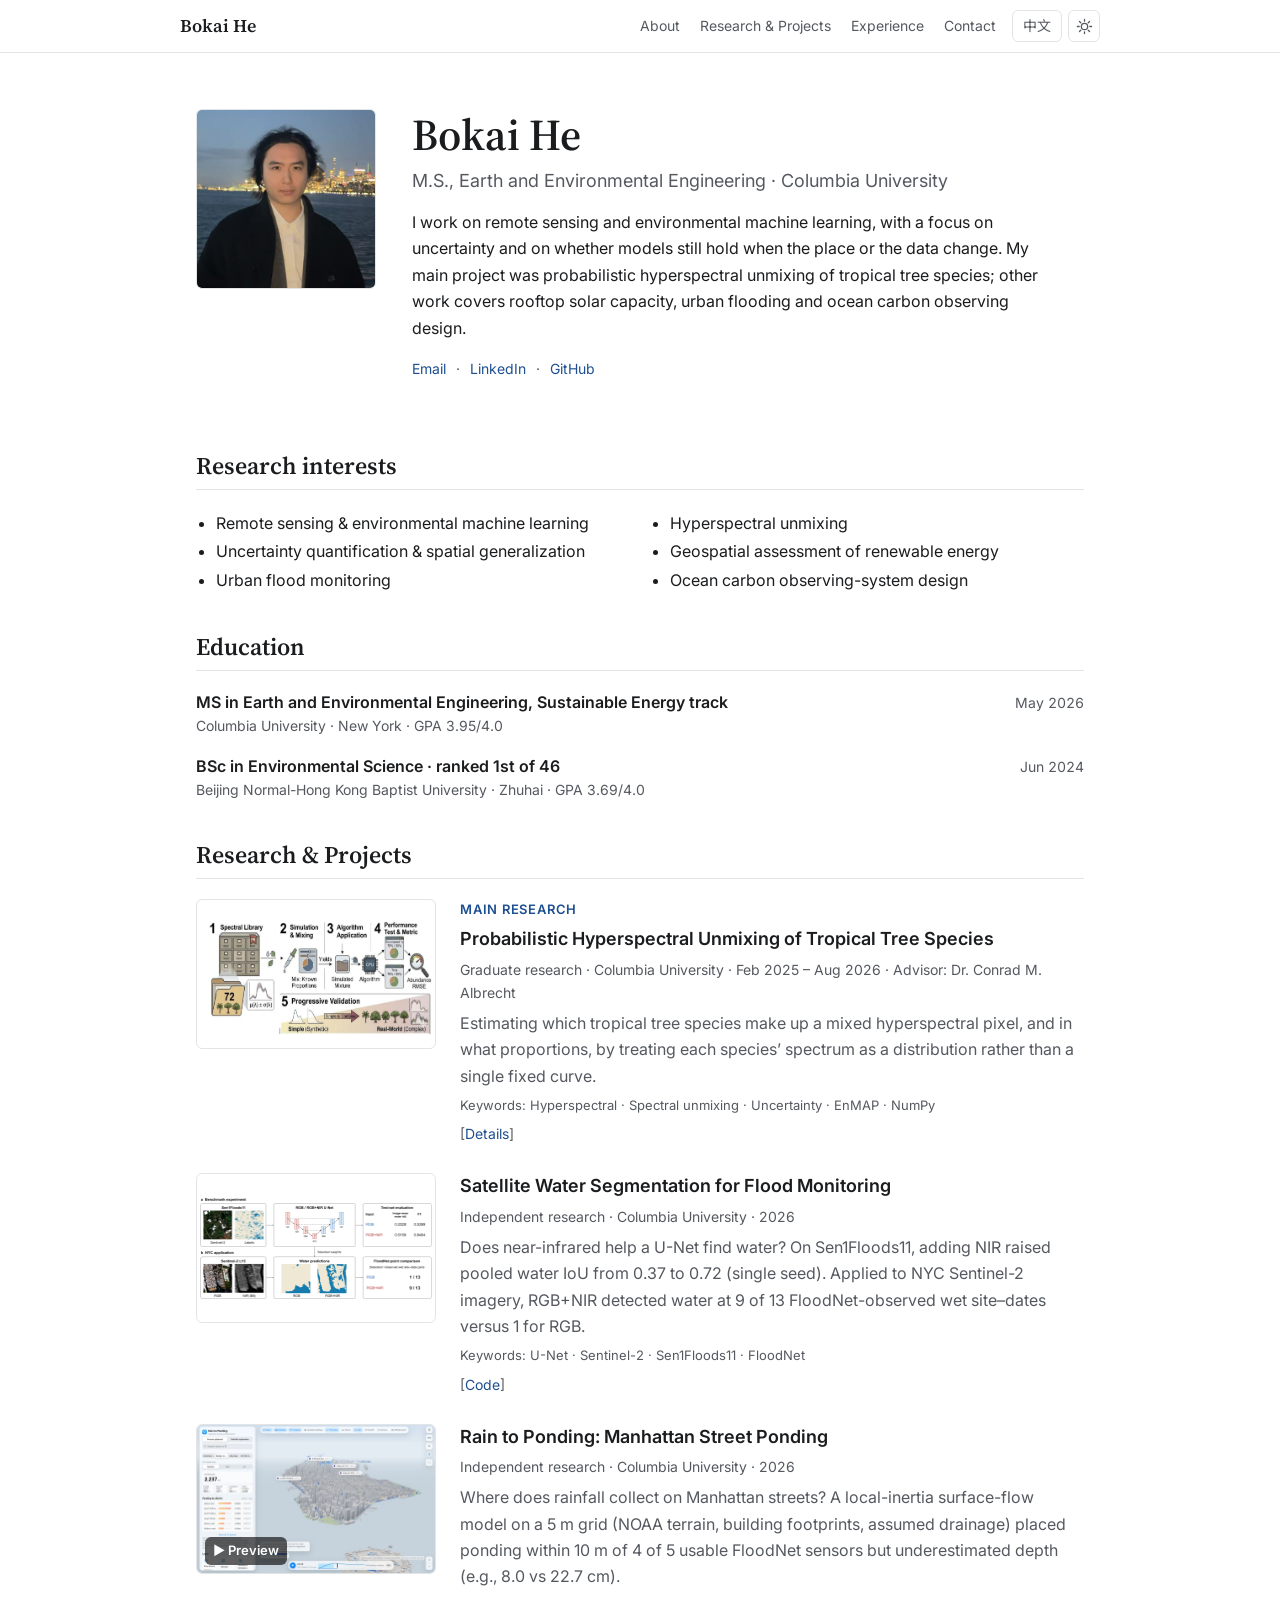
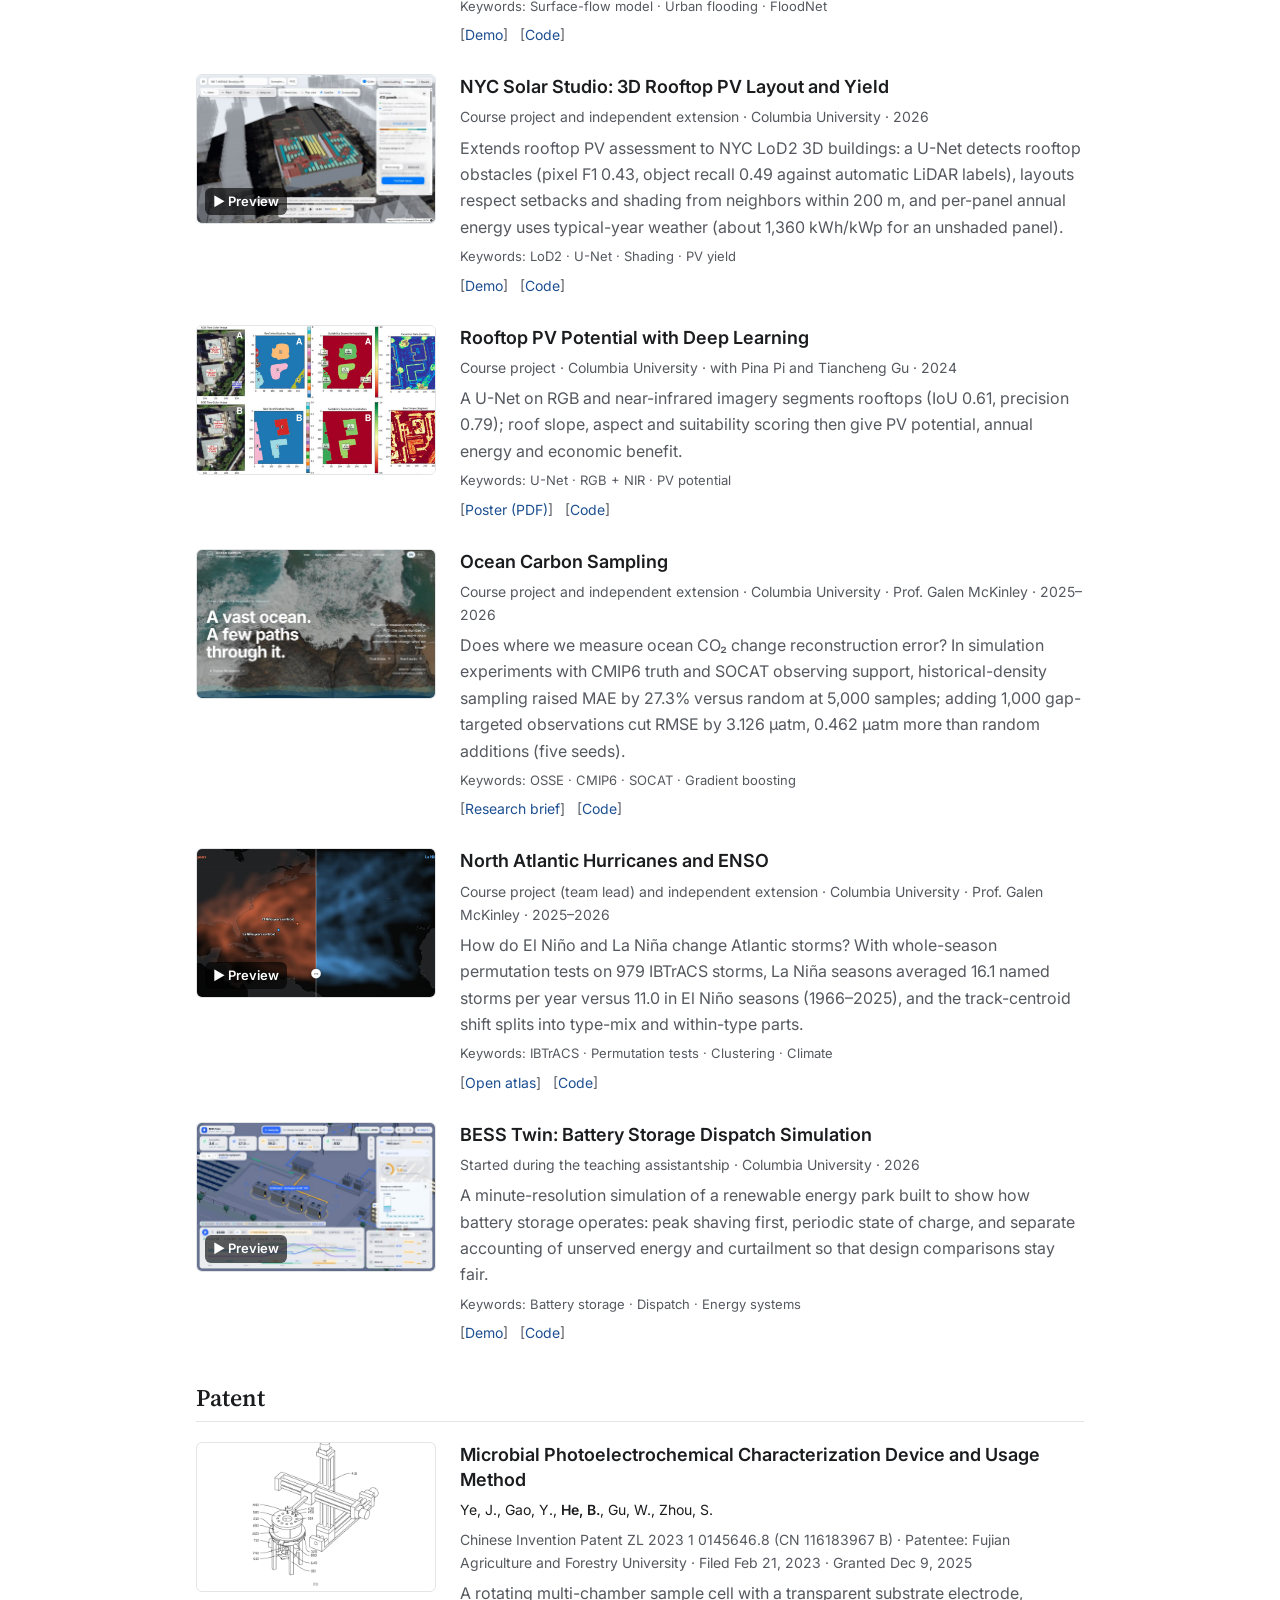
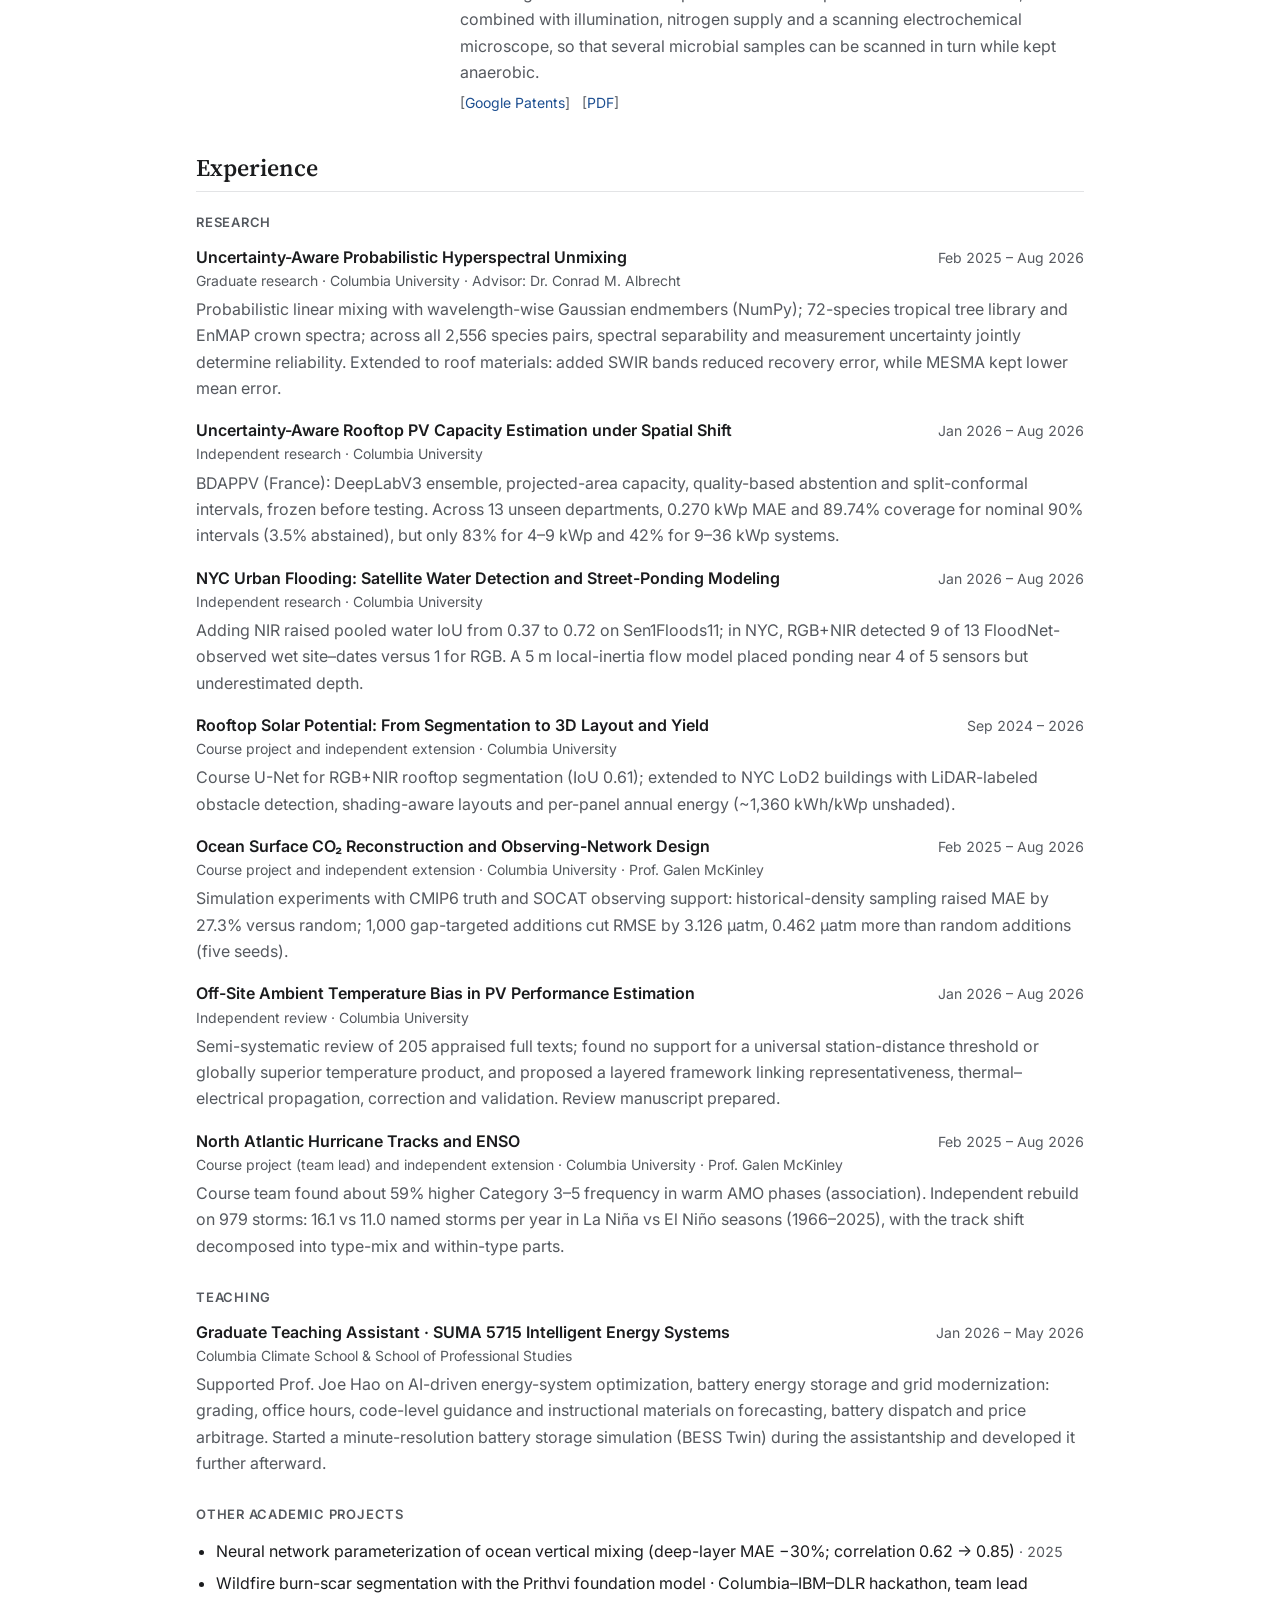
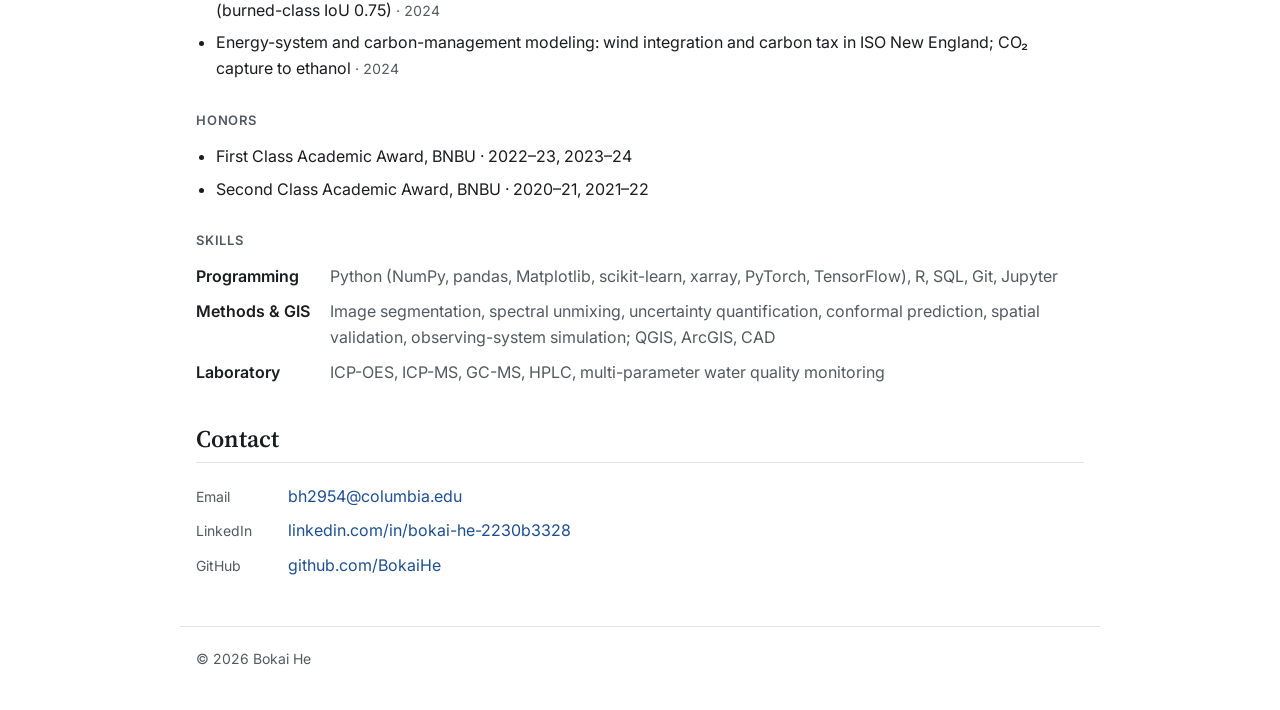
==== commit 4ba99938: "content: unify role labels and note Columbia University on each entry" ====
--- a/index.html
+++ b/index.html
@@ -10,7 +10,7 @@
   <link rel="preconnect" href="https://fonts.googleapis.com">
   <link rel="preconnect" href="https://fonts.gstatic.com" crossorigin>
   <link rel="stylesheet" href="https://fonts.googleapis.com/css2?family=Inter:wght@400;600;700&family=Noto+Sans+SC:wght@400;600;700&family=Noto+Serif+SC:wght@600&family=Source+Serif+4:opsz,wght@8..60,600&display=swap">
-  <link rel="stylesheet" href="style.css?v=13">
+  <link rel="stylesheet" href="style.css?v=14">
   <script>
     // Apply saved theme and language before first paint.
     try {
@@ -41,7 +41,7 @@
 
   <main id="top">
     <section class="profile" id="about">
-      <img class="photo" id="photo" src="assets/profile.jpg?v=13" alt="Bokai He" width="180" height="180">
+      <img class="photo" id="photo" src="assets/profile.jpg?v=14" alt="Bokai He" width="180" height="180">
       <div>
         <h1 id="name">Bokai He</h1>
         <p class="position" id="position"></p>
@@ -94,7 +94,7 @@
     <span>© <span id="year"></span> <span data-name>Bokai He</span></span>
   </footer>
 
-  <script src="data.js?v=13"></script>
-  <script src="main.js?v=13"></script>
+  <script src="data.js?v=14"></script>
+  <script src="main.js?v=14"></script>
 </body>
 </html>
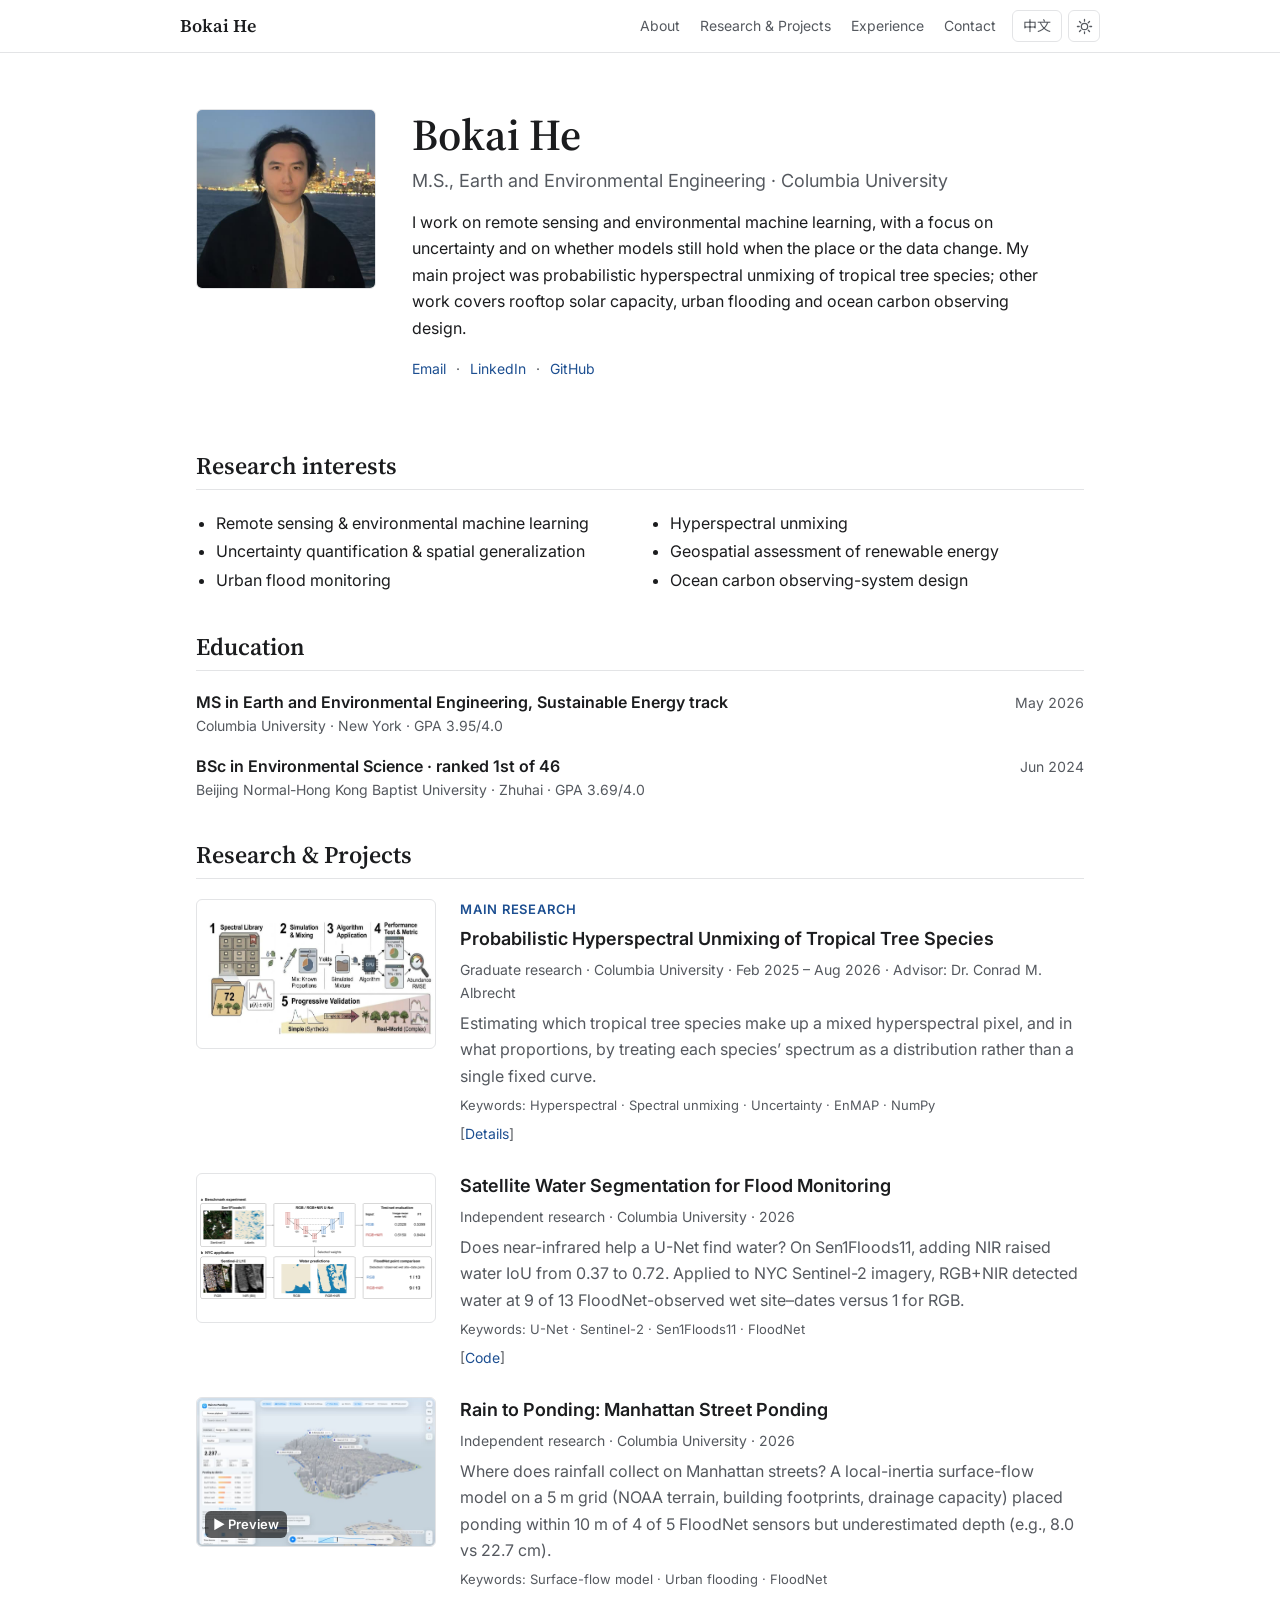
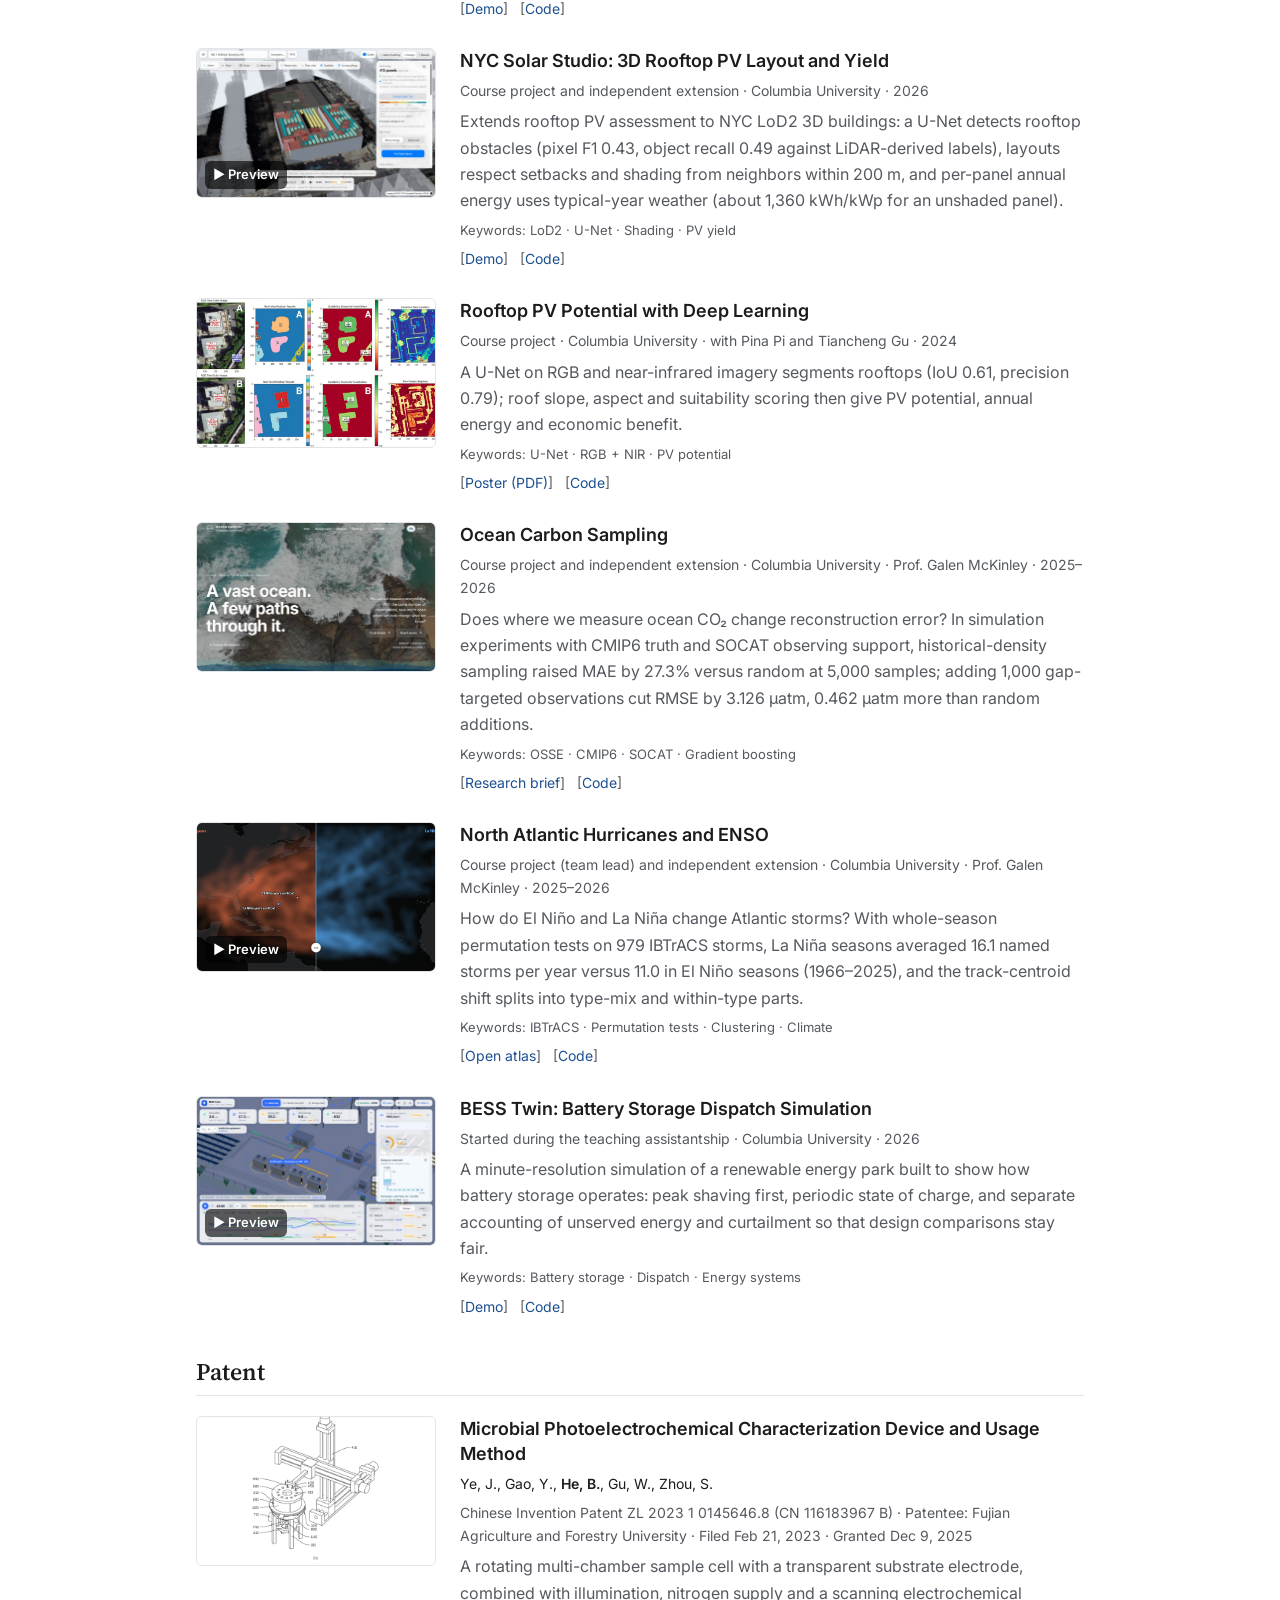
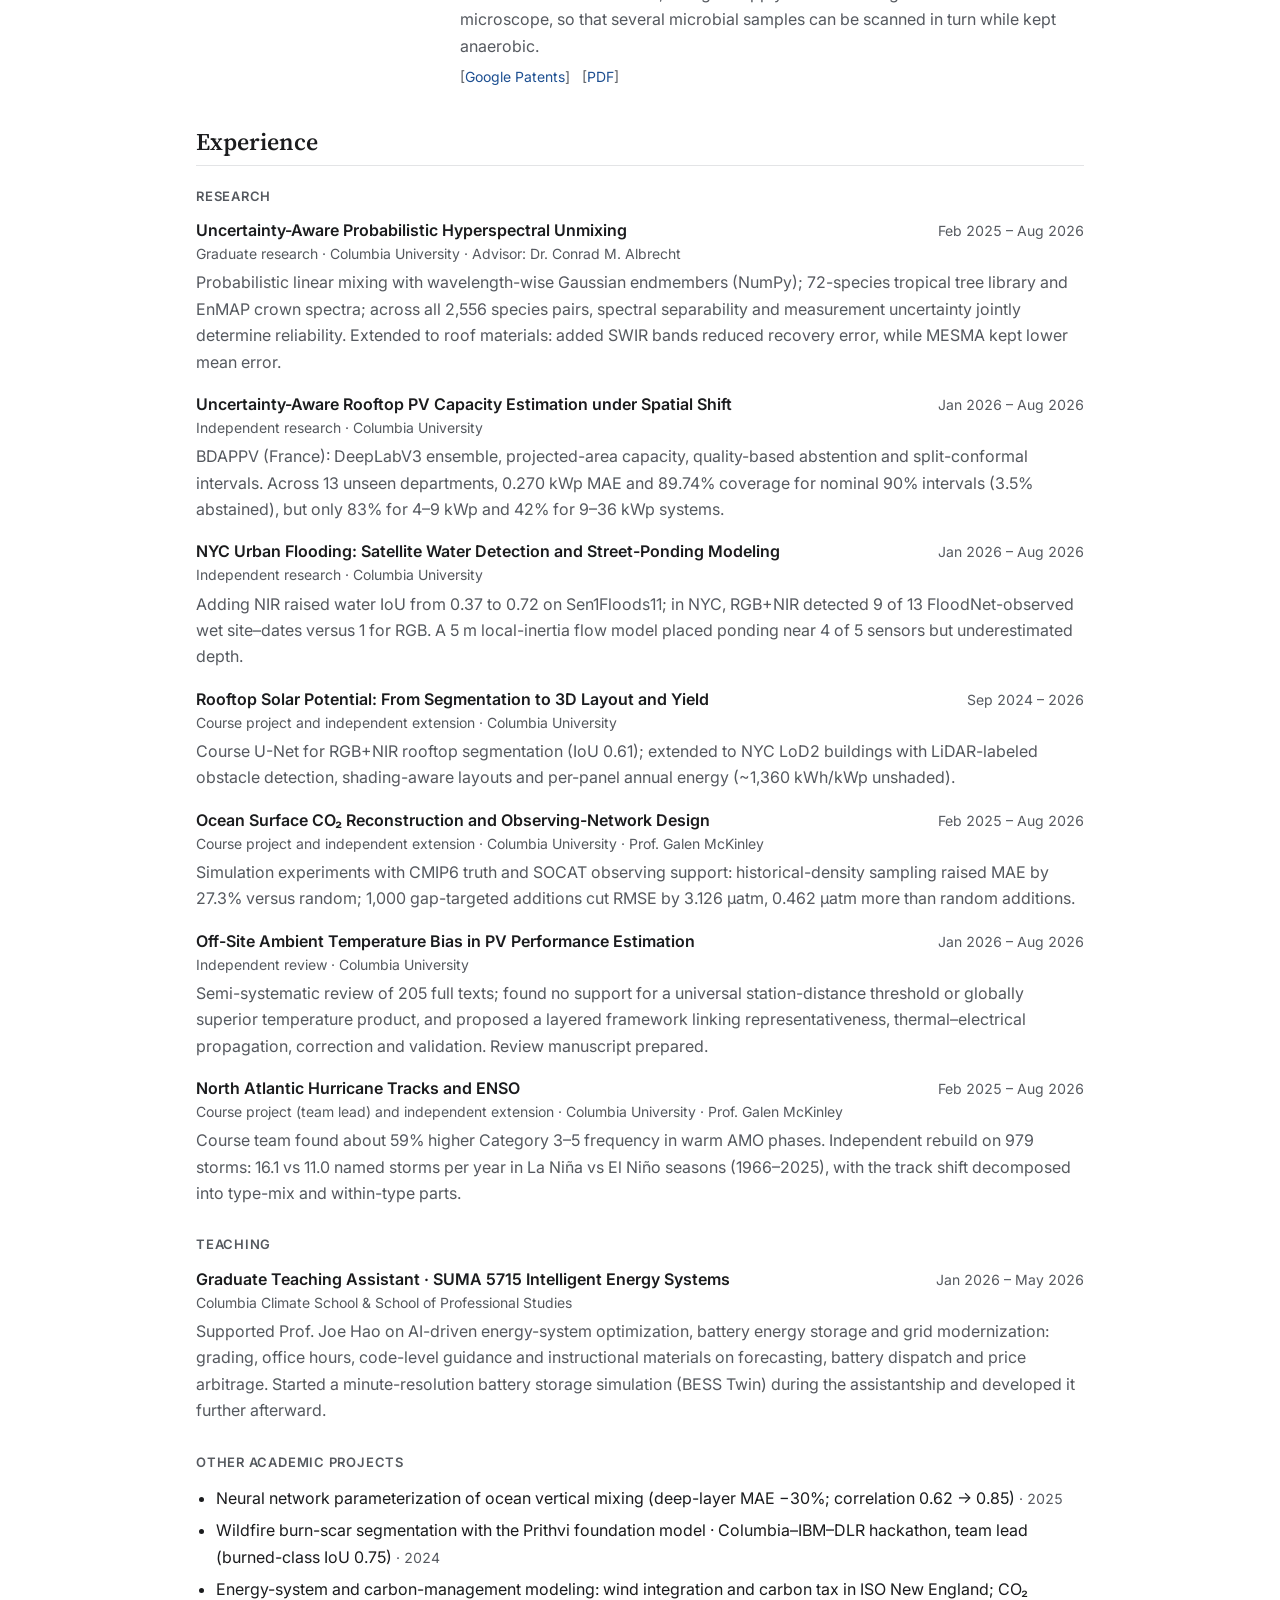
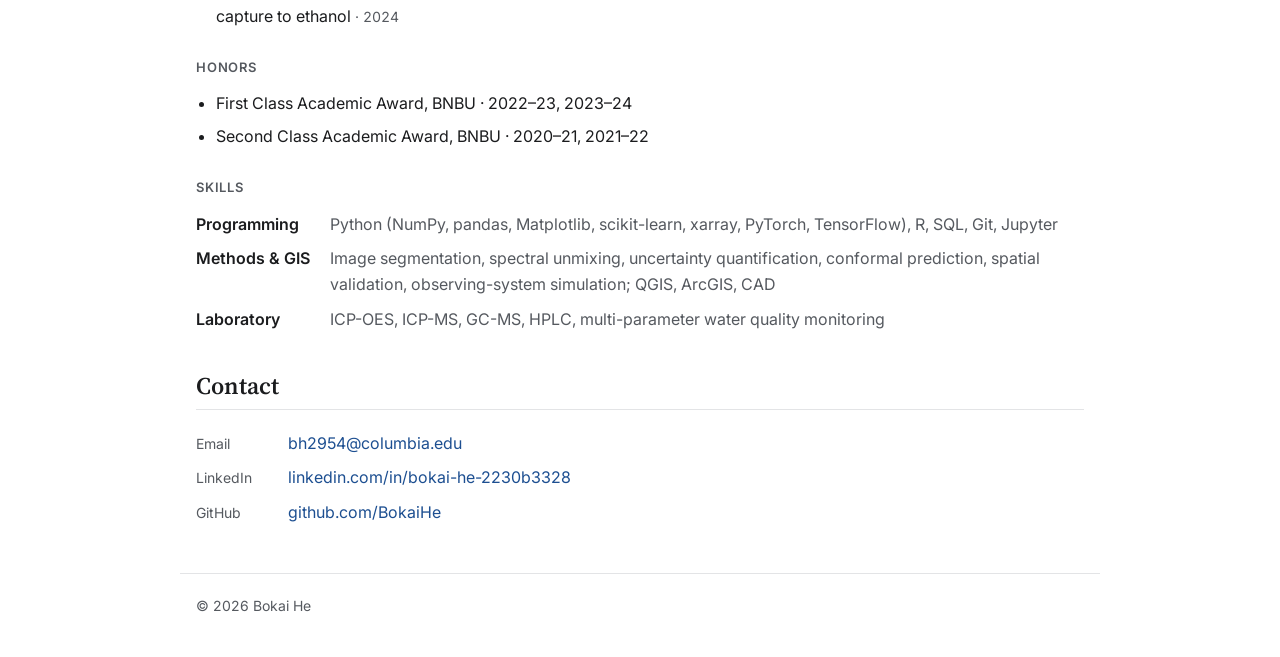
==== commit a67ec278: "content: trim over-qualified wording from project summaries" ====
--- a/index.html
+++ b/index.html
@@ -10,7 +10,7 @@
   <link rel="preconnect" href="https://fonts.googleapis.com">
   <link rel="preconnect" href="https://fonts.gstatic.com" crossorigin>
   <link rel="stylesheet" href="https://fonts.googleapis.com/css2?family=Inter:wght@400;600;700&family=Noto+Sans+SC:wght@400;600;700&family=Noto+Serif+SC:wght@600&family=Source+Serif+4:opsz,wght@8..60,600&display=swap">
-  <link rel="stylesheet" href="style.css?v=14">
+  <link rel="stylesheet" href="style.css?v=15">
   <script>
     // Apply saved theme and language before first paint.
     try {
@@ -41,7 +41,7 @@
 
   <main id="top">
     <section class="profile" id="about">
-      <img class="photo" id="photo" src="assets/profile.jpg?v=14" alt="Bokai He" width="180" height="180">
+      <img class="photo" id="photo" src="assets/profile.jpg?v=15" alt="Bokai He" width="180" height="180">
       <div>
         <h1 id="name">Bokai He</h1>
         <p class="position" id="position"></p>
@@ -94,7 +94,7 @@
     <span>© <span id="year"></span> <span data-name>Bokai He</span></span>
   </footer>
 
-  <script src="data.js?v=14"></script>
-  <script src="main.js?v=14"></script>
+  <script src="data.js?v=15"></script>
+  <script src="main.js?v=15"></script>
 </body>
 </html>
